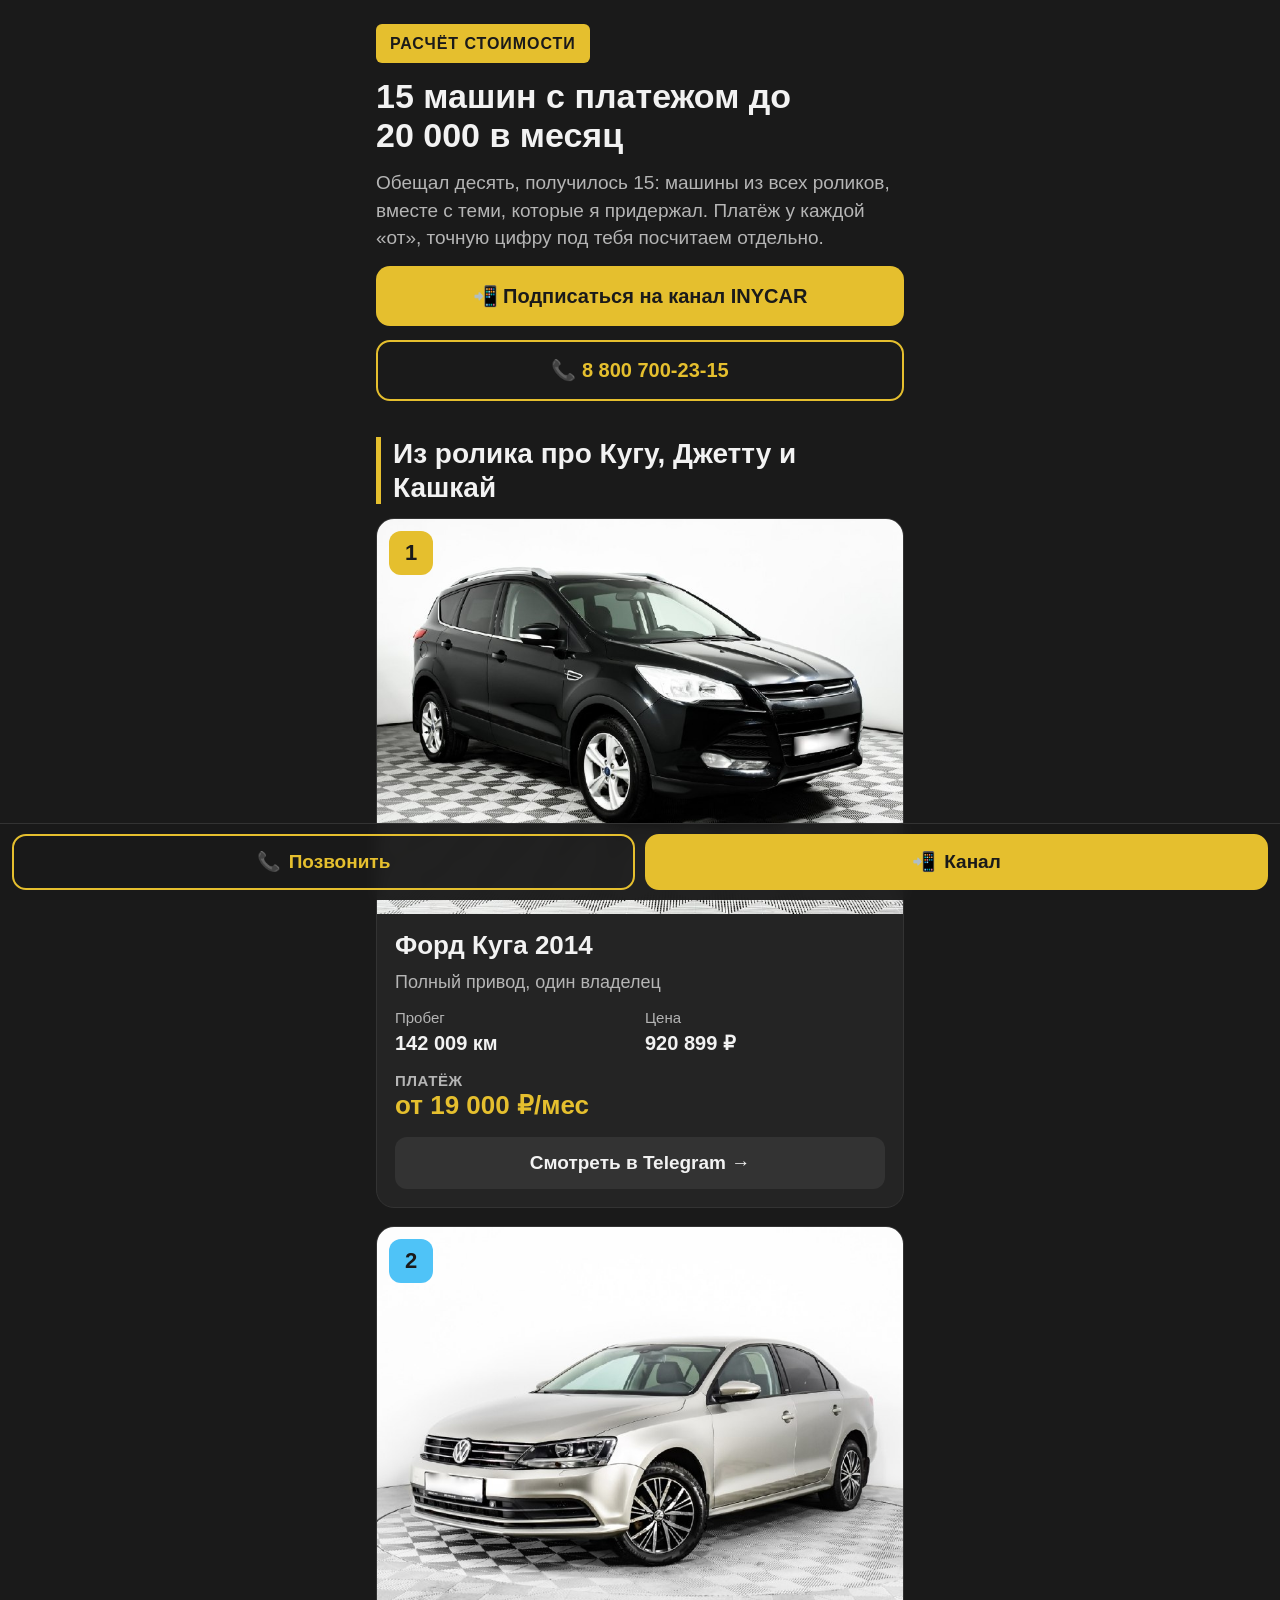
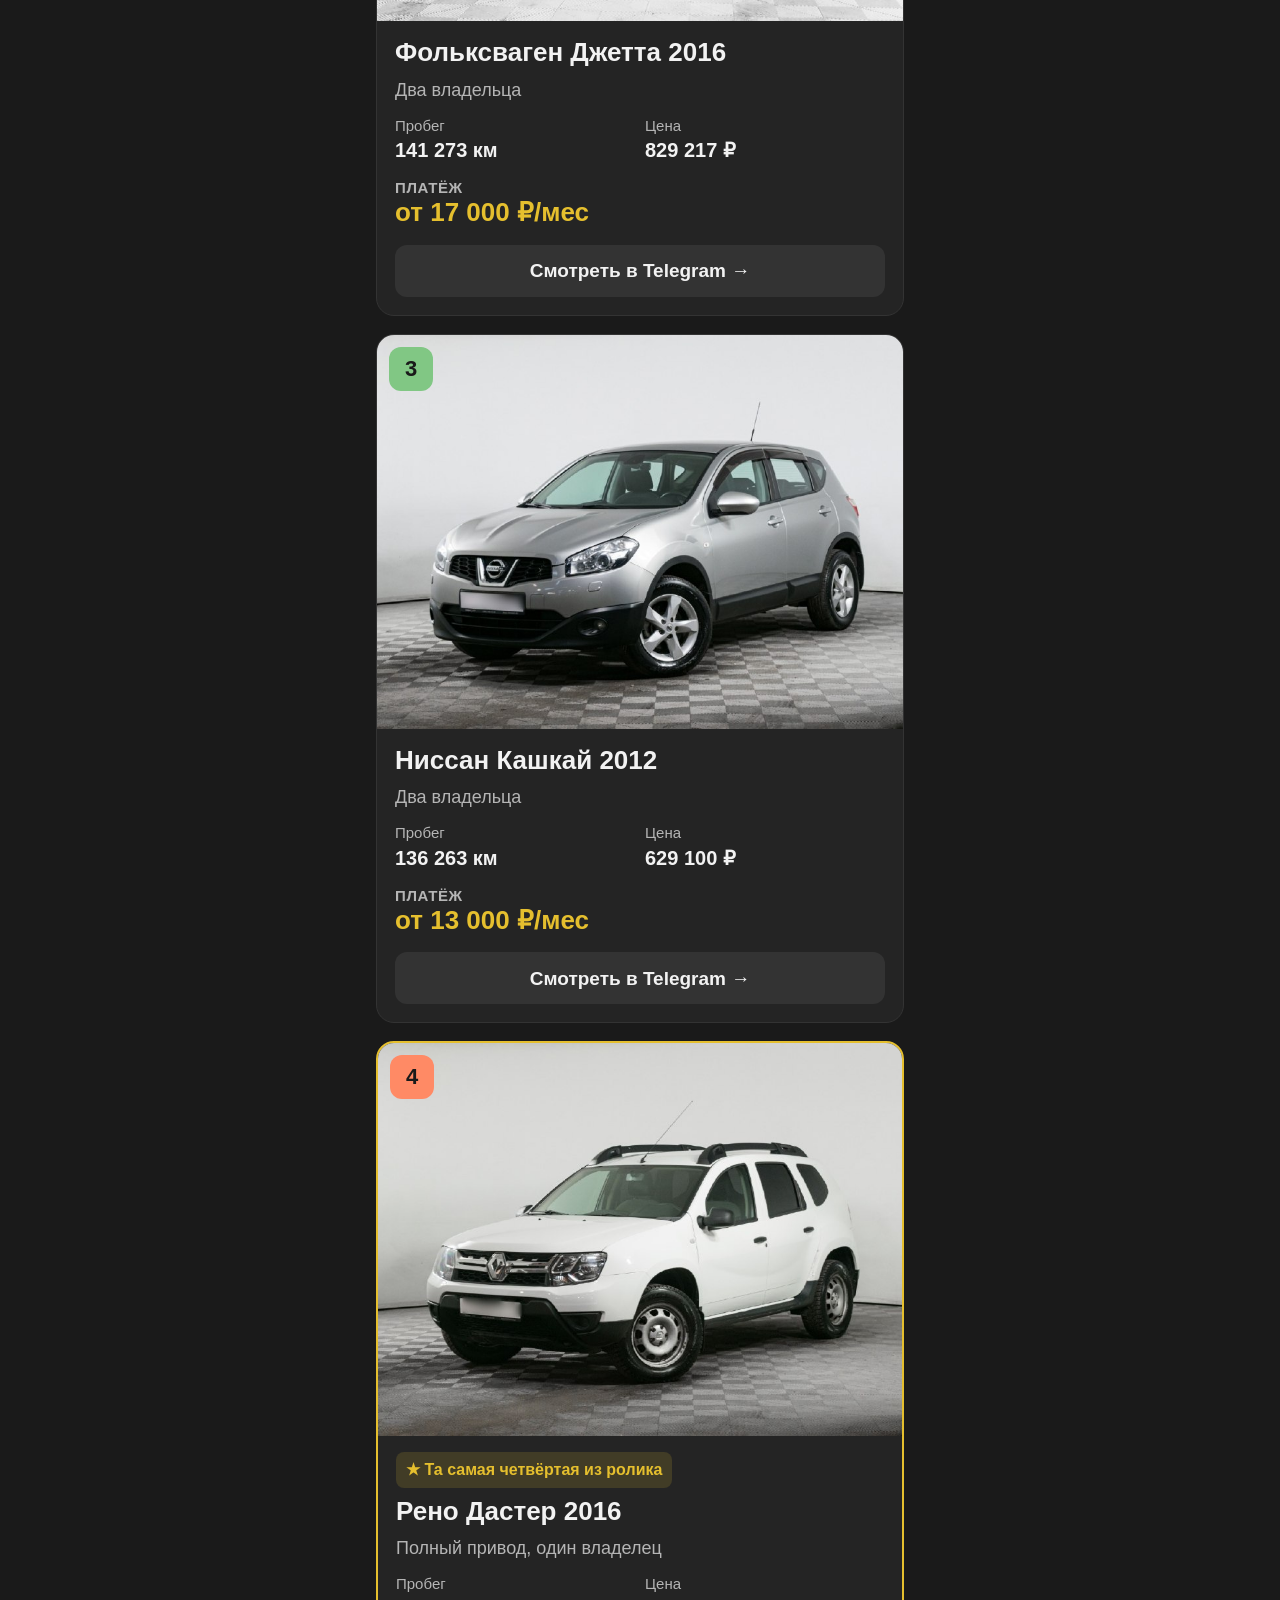
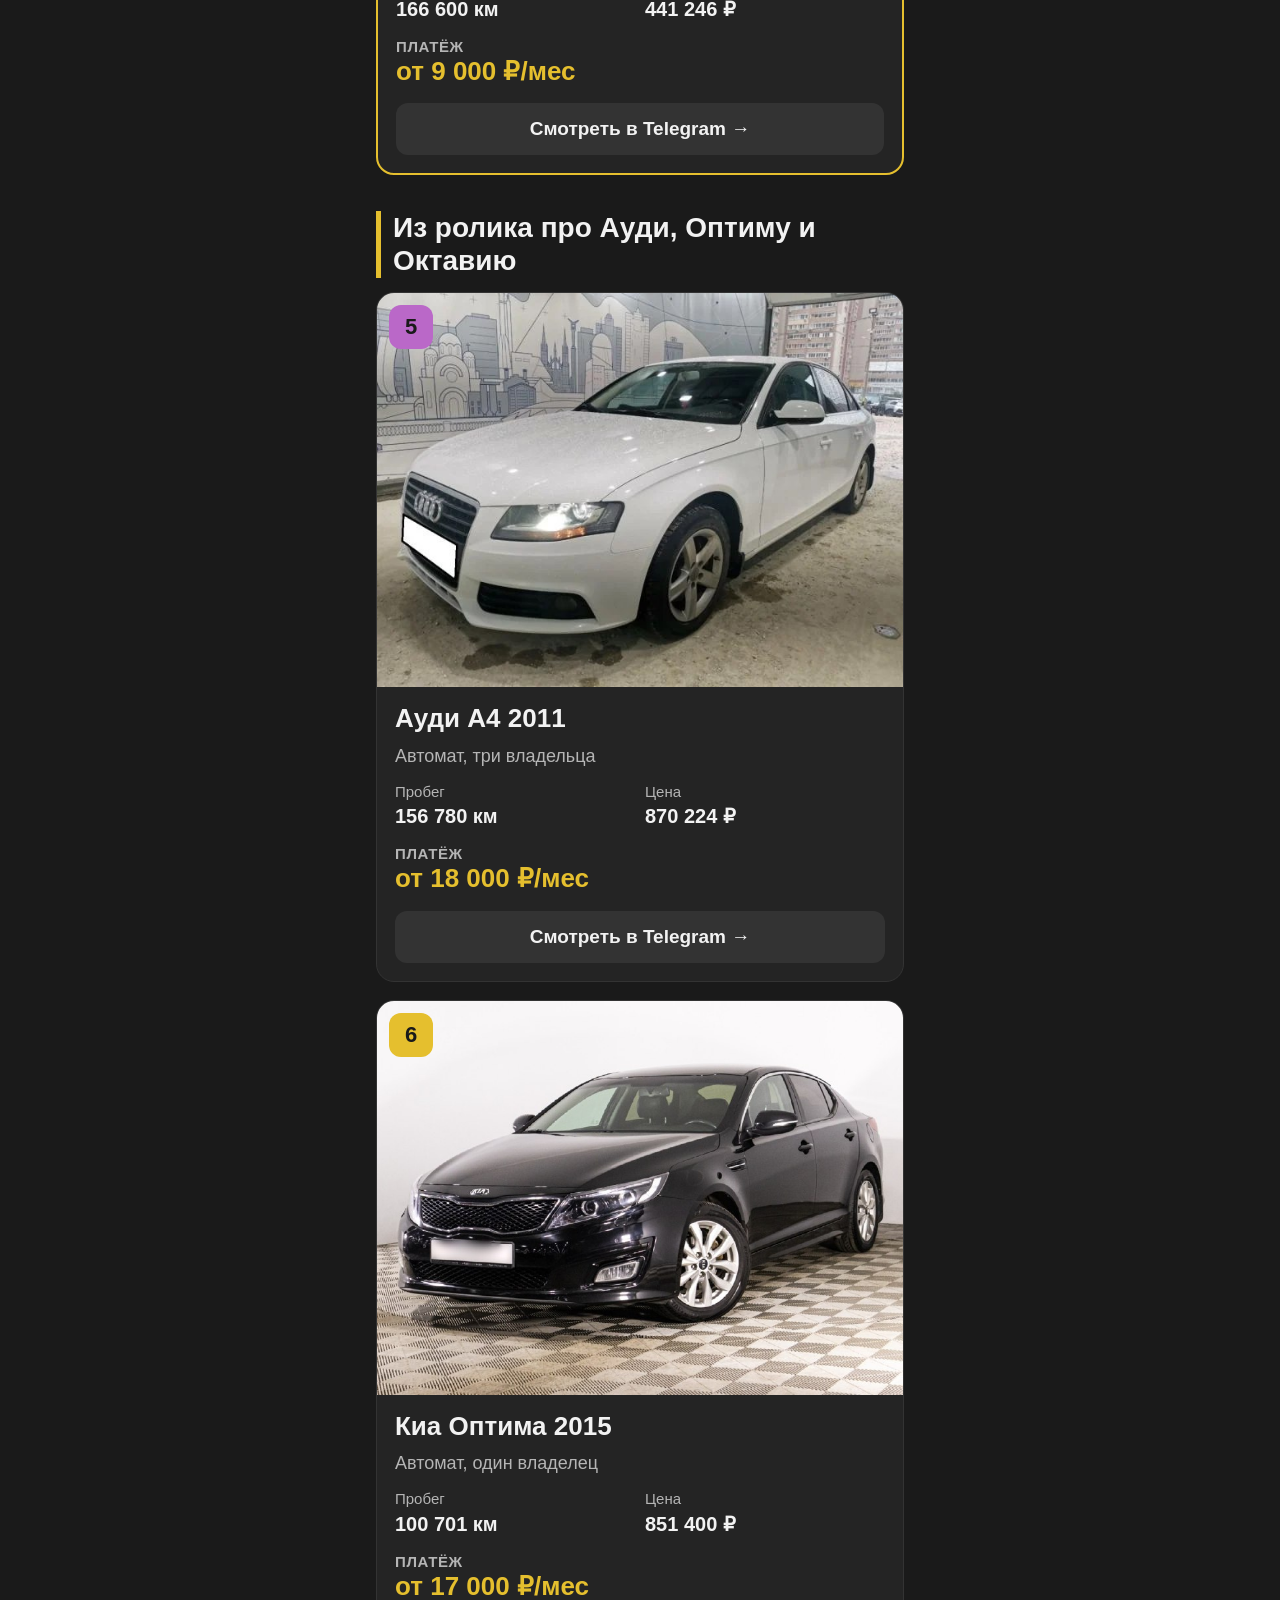
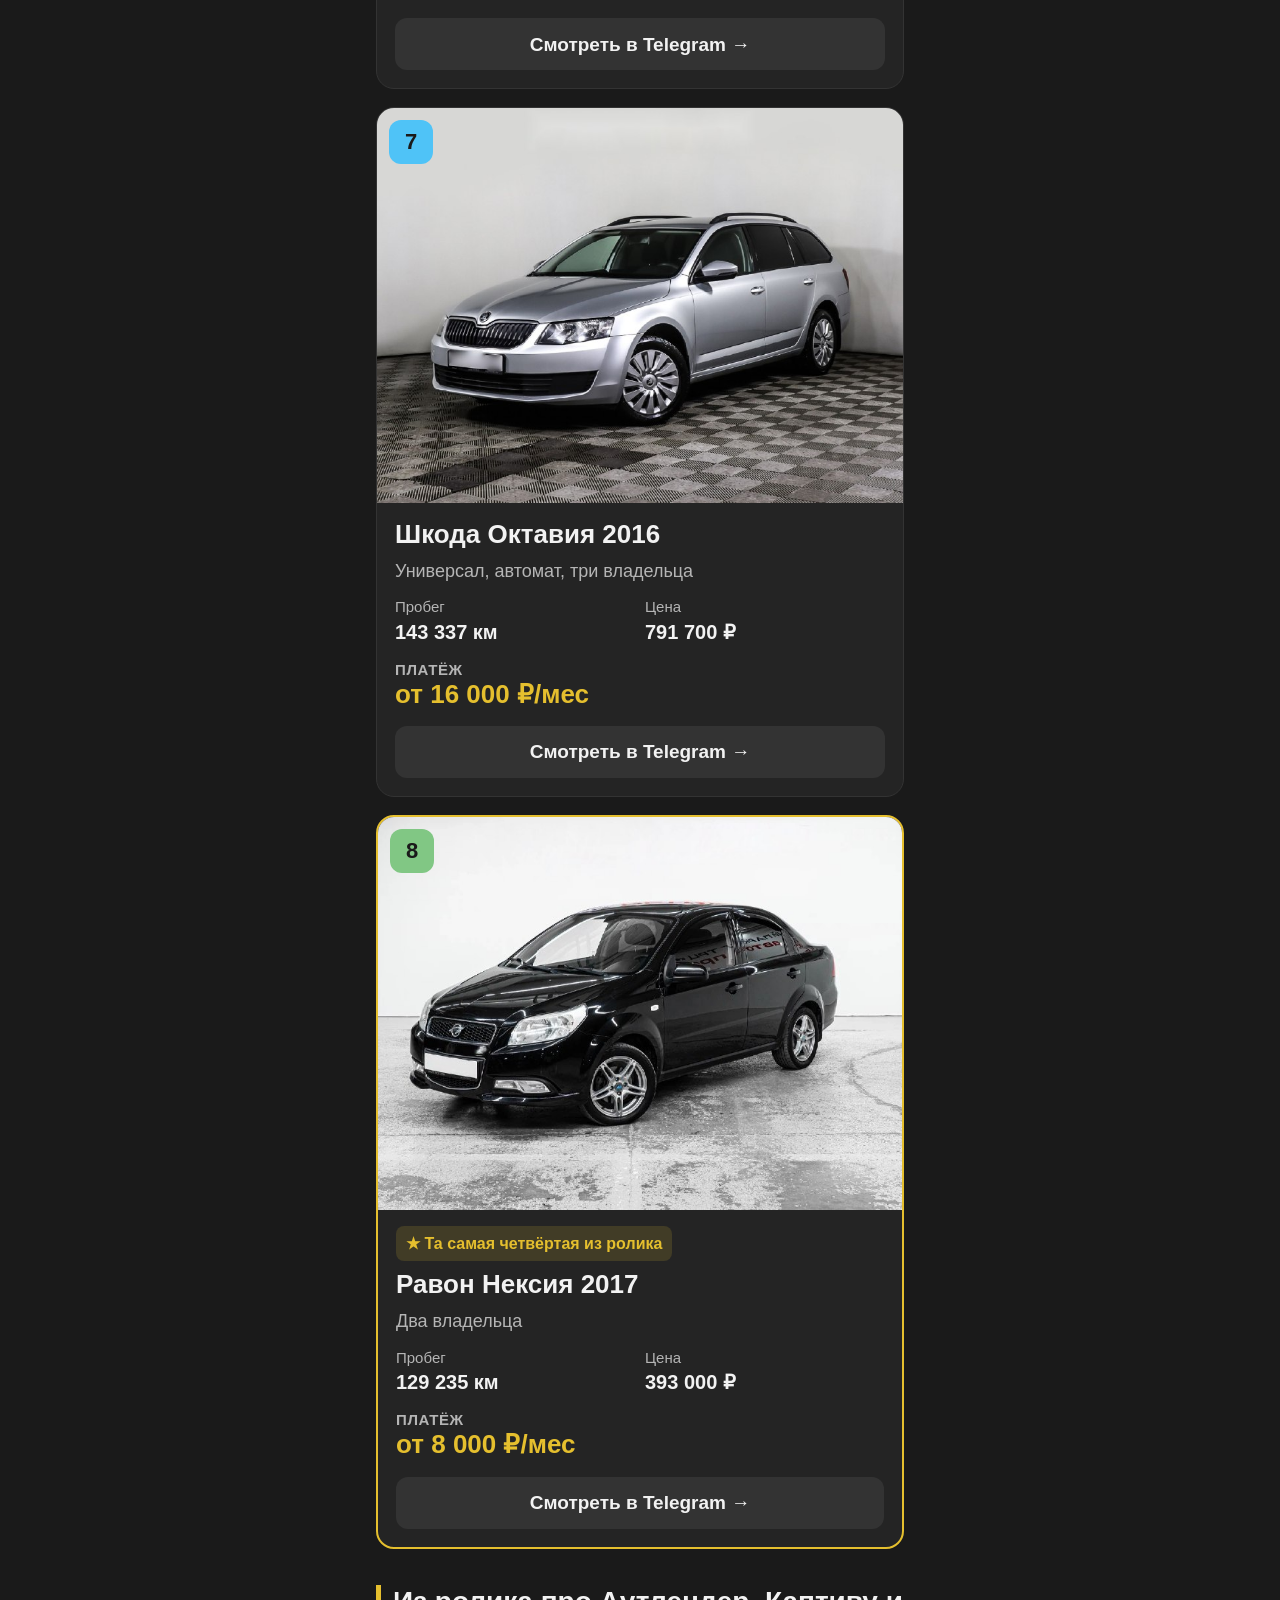
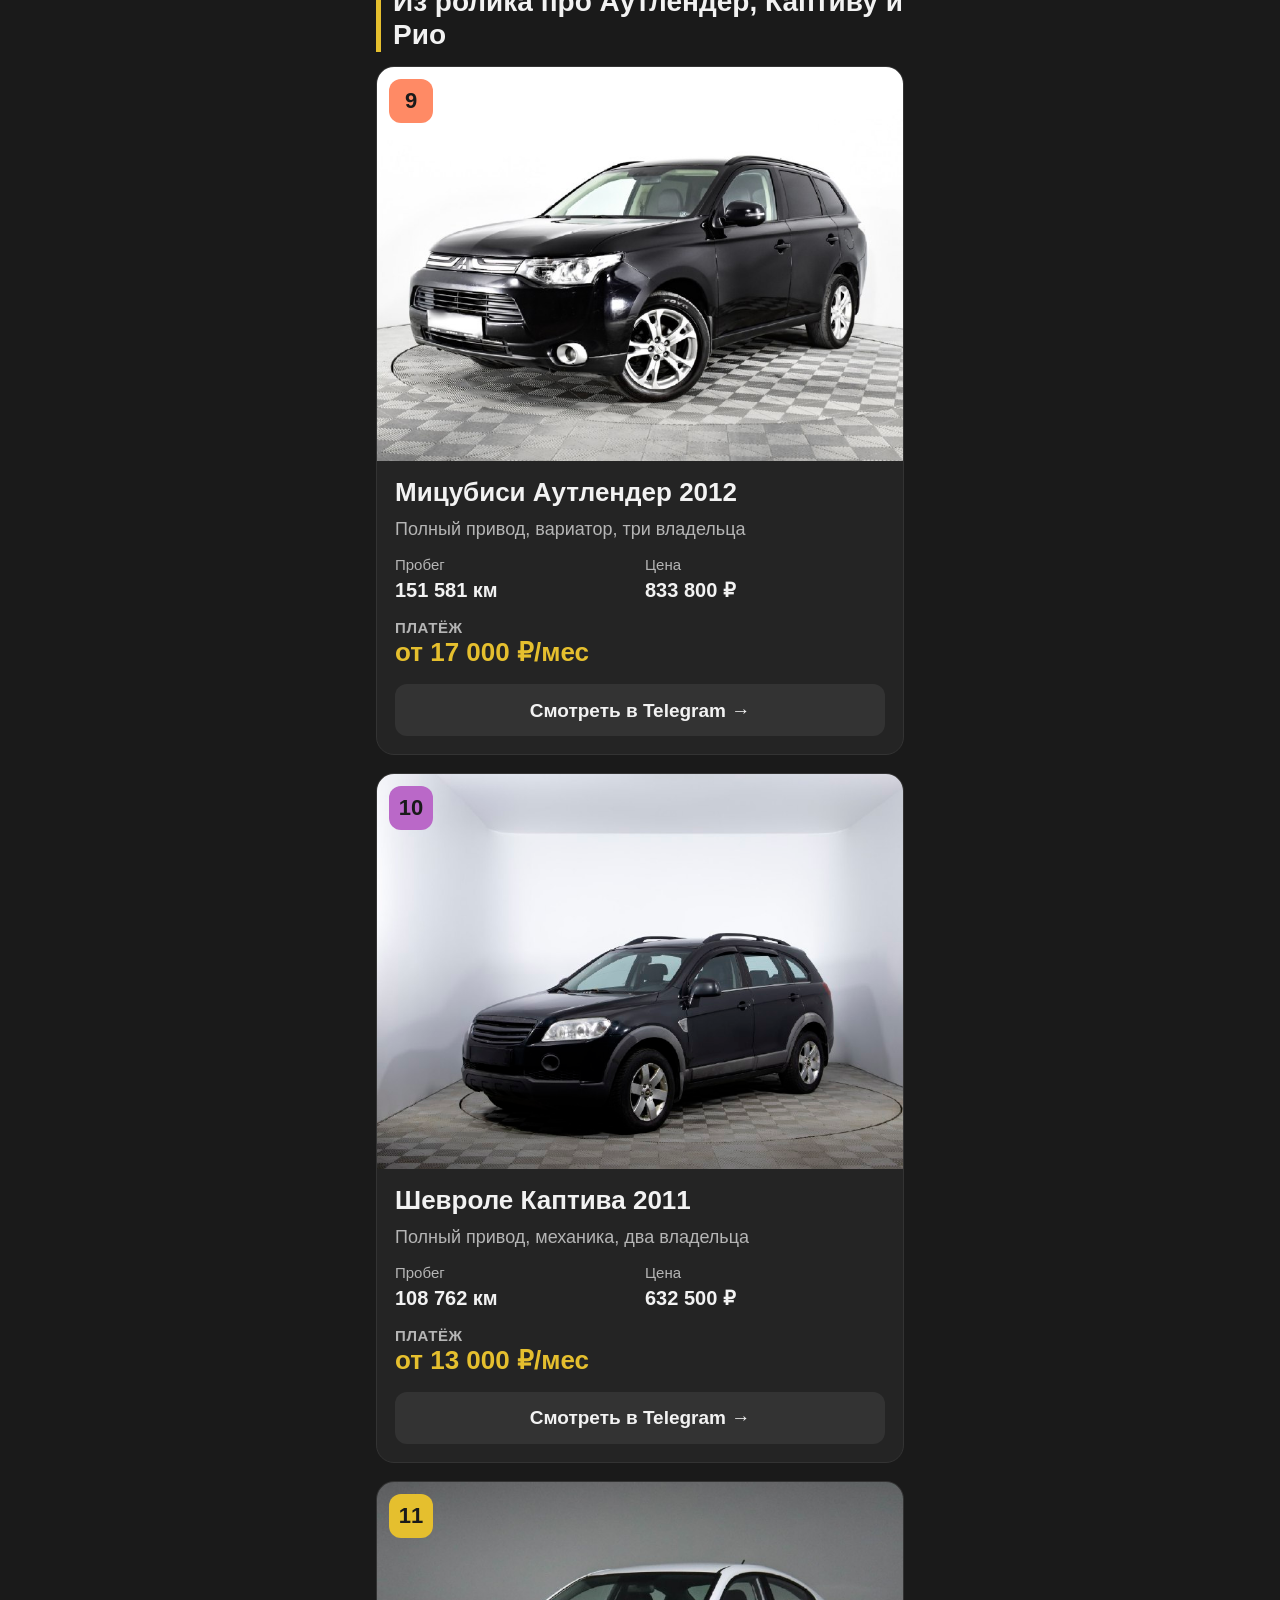
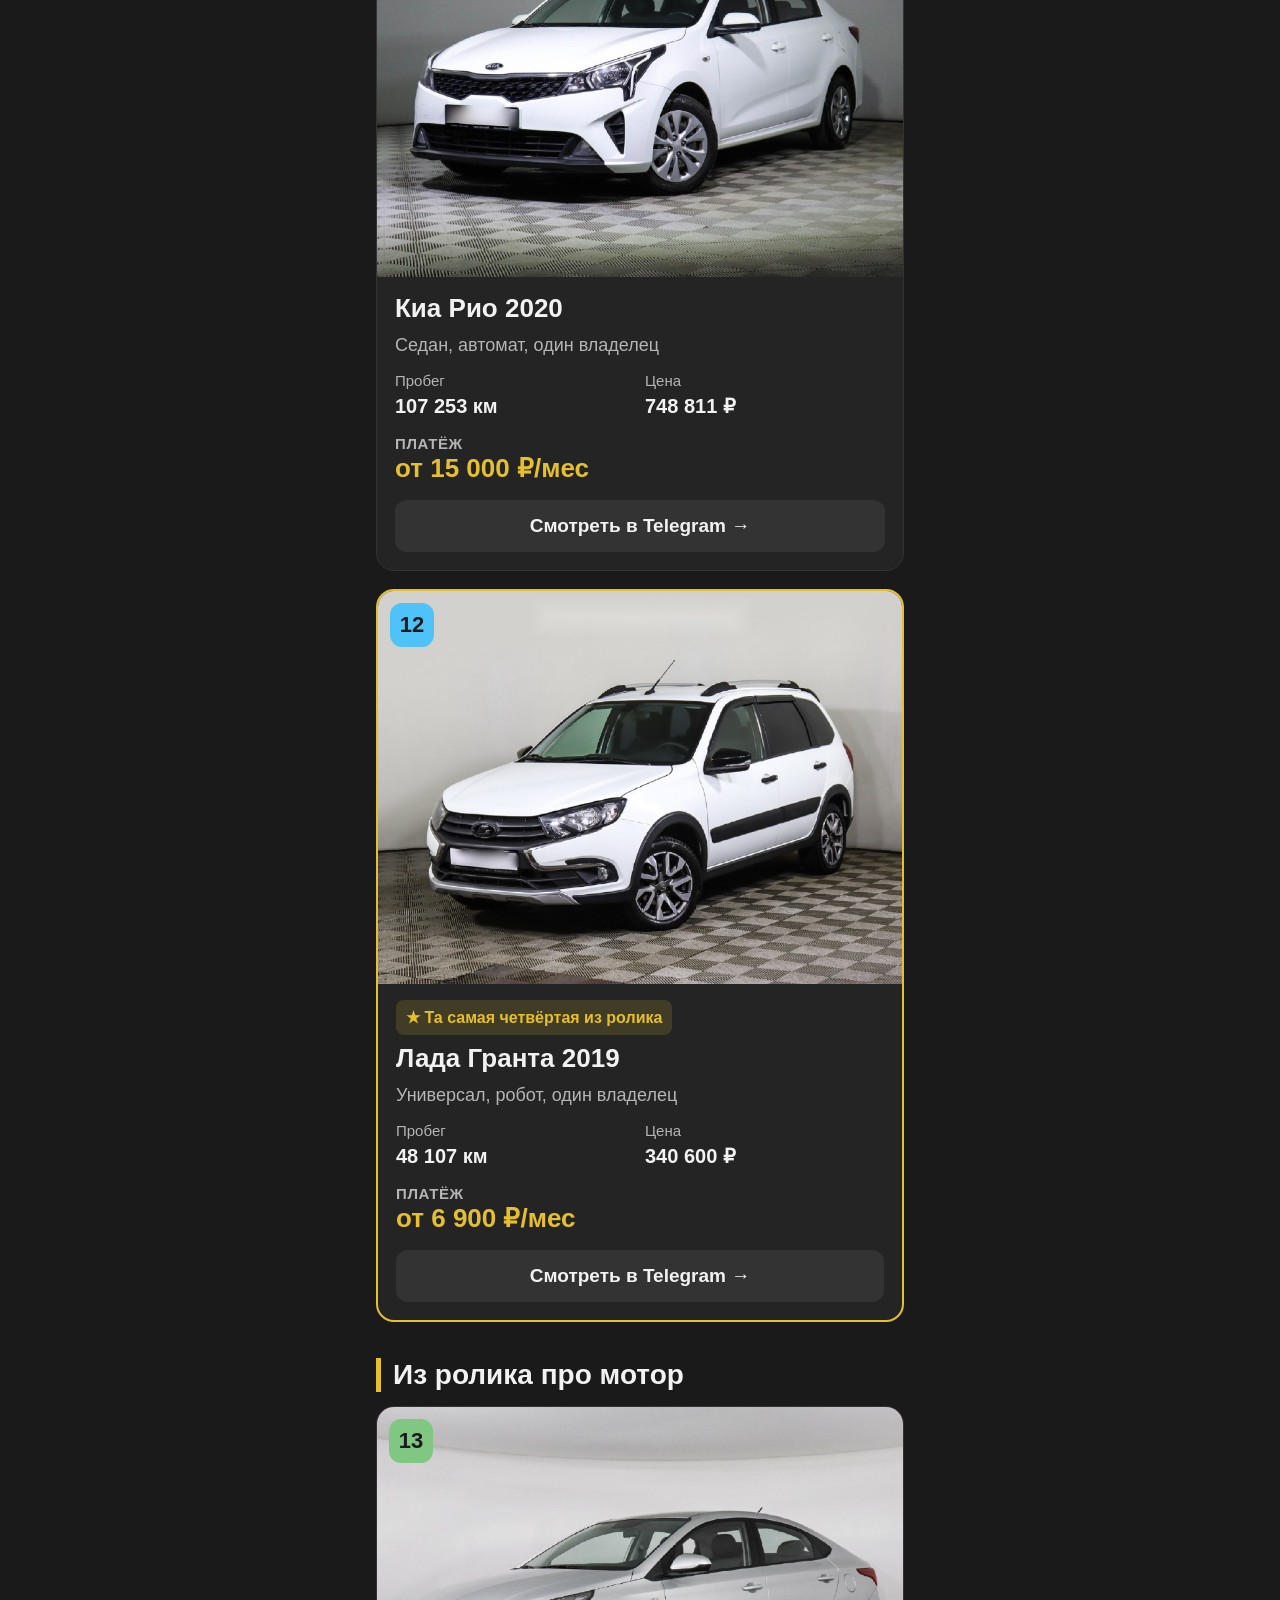
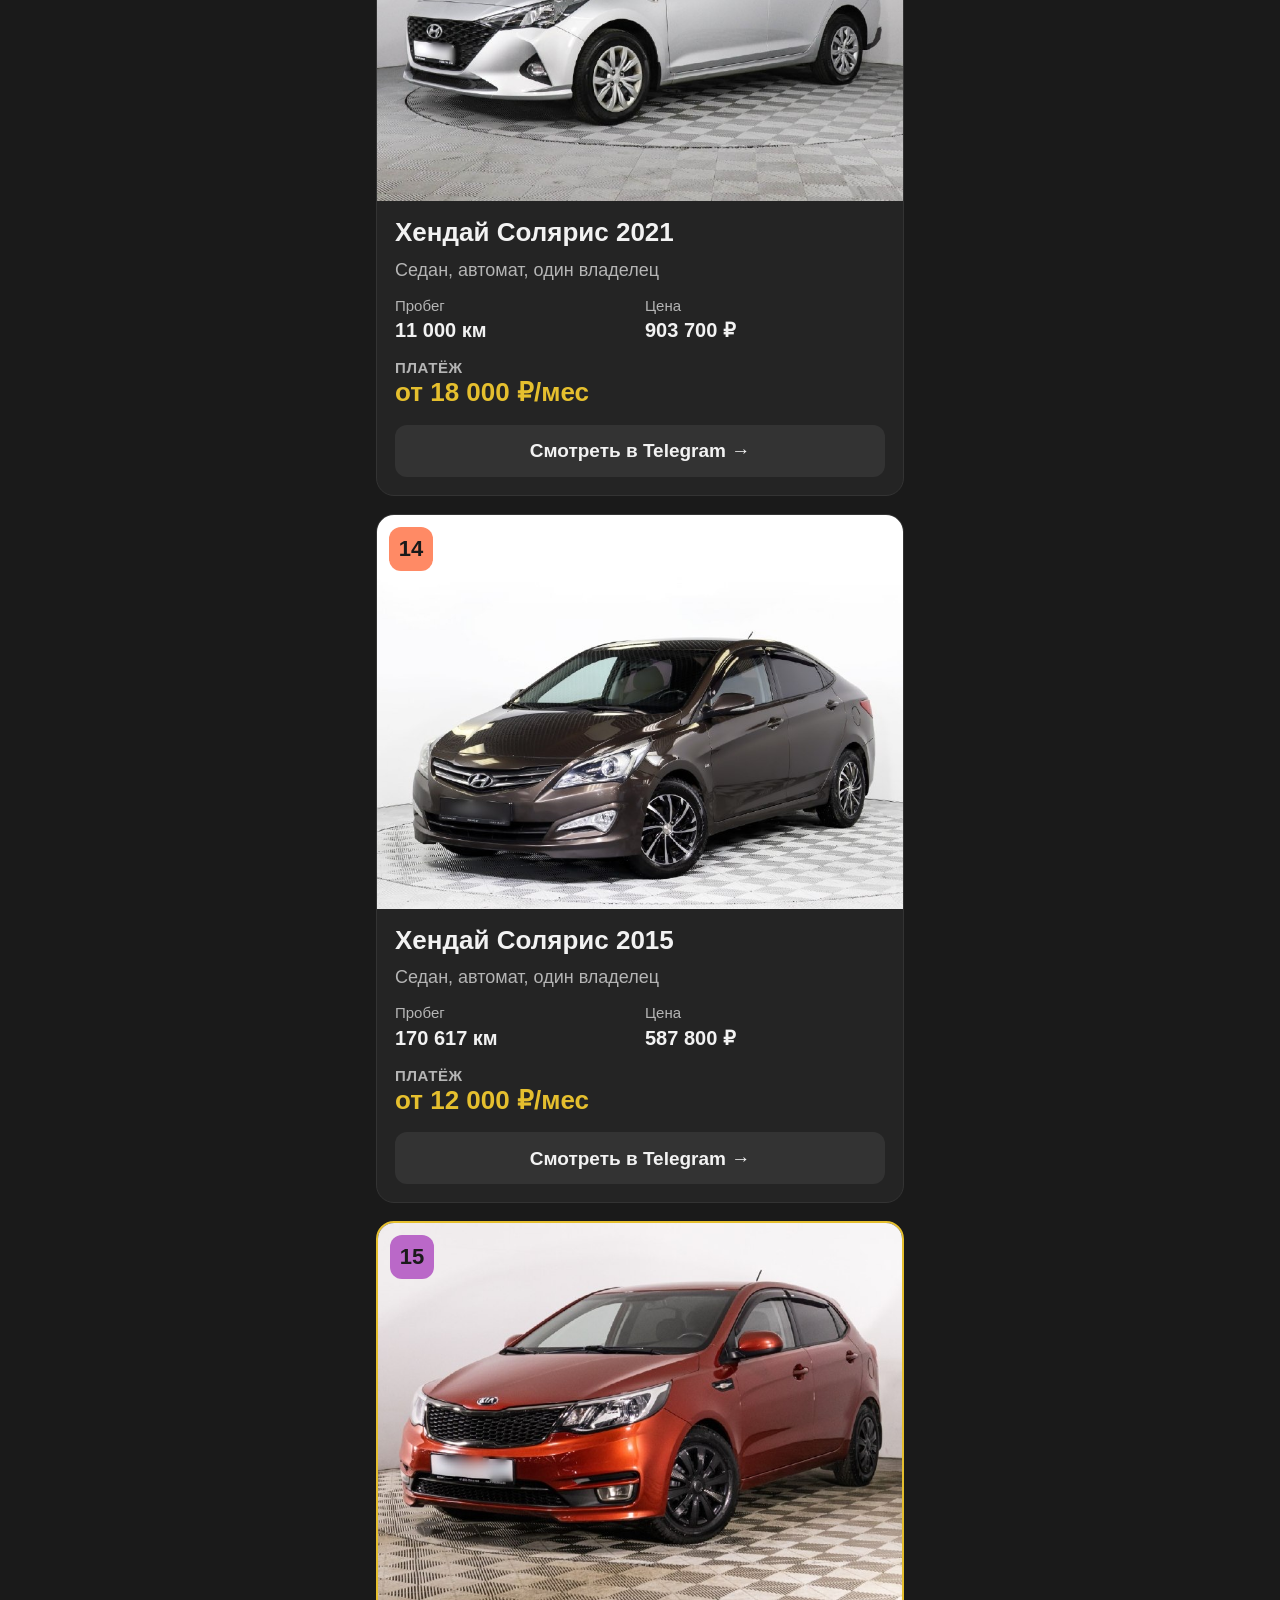
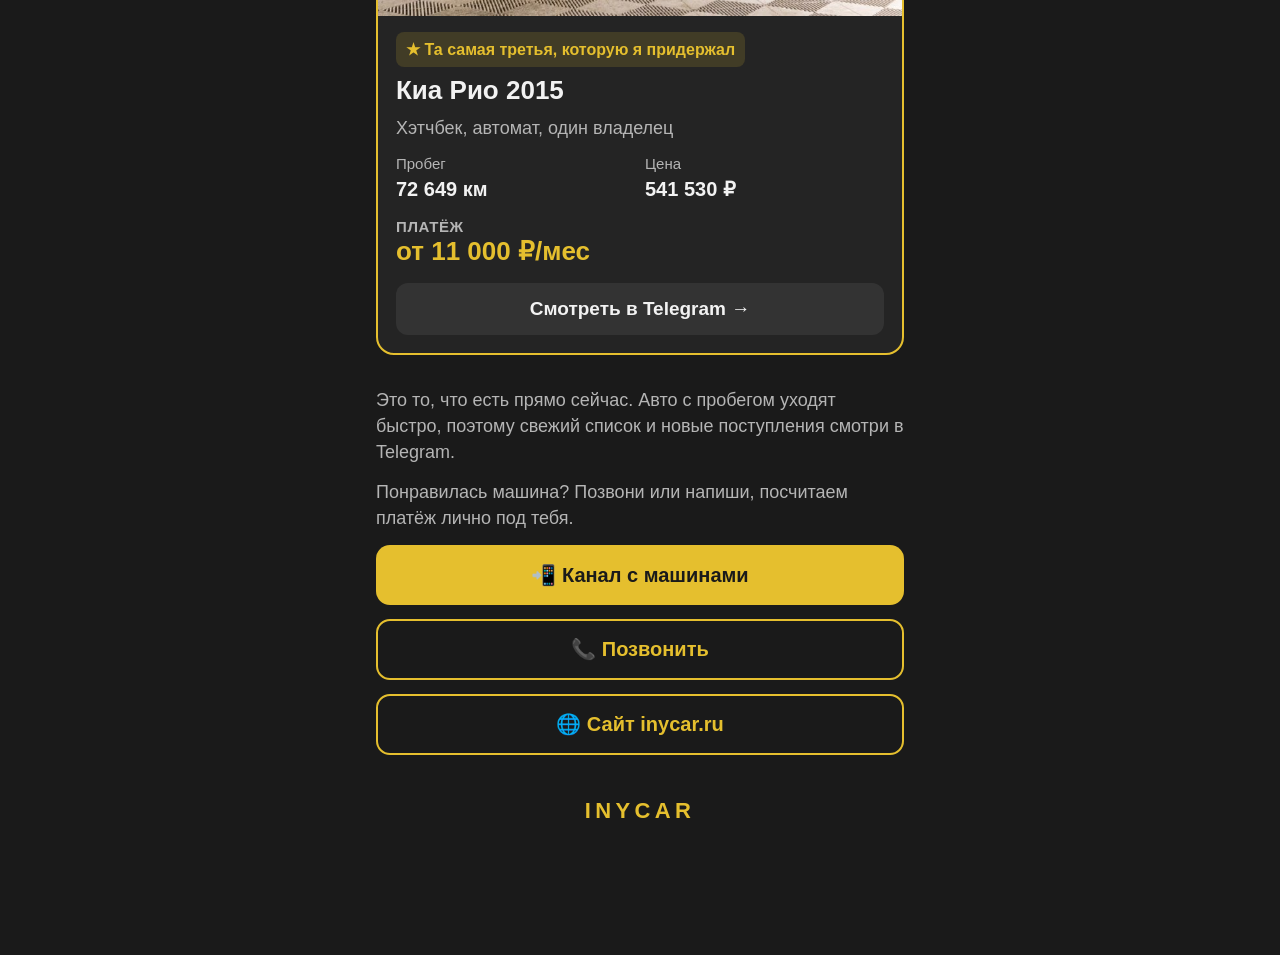
==== 20/index.html @ c0827f15 "Лид-магниты 20 и 25" ====
<!doctype html>
<html lang="ru">
<head>
<meta charset="utf-8">
<meta name="viewport" content="width=device-width, initial-scale=1, viewport-fit=cover">
<meta name="theme-color" content="#1a1a1a">
<title>15 машин с платежом до 20 000 в месяц | INYCAR</title>
<meta name="description" content="Машины из роликов INYCAR: фото, год, пробег, цена и платёж от. Смотреть в Telegram.">
<meta property="og:type" content="website">
<meta property="og:site_name" content="INYCAR">
<meta property="og:title" content="15 машин с платежом до 20 000 в месяц">
<meta property="og:description" content="Машины из роликов INYCAR: фото, год, пробег, цена и платёж от. Смотреть в Telegram.">
<meta property="og:image" content="https://mrkovtone.github.io/inycar/assets/ford-kuga-2014.jpg">
<meta property="og:image:width" content="800">
<meta property="og:image:height" content="600">
<meta property="og:locale" content="ru_RU">
<meta name="twitter:card" content="summary_large_image">
<meta name="twitter:title" content="15 машин с платежом до 20 000 в месяц">
<meta name="twitter:description" content="Машины из роликов INYCAR: фото, год, пробег, цена и платёж от. Смотреть в Telegram.">
<meta name="twitter:image" content="https://mrkovtone.github.io/inycar/assets/ford-kuga-2014.jpg">
<link rel="preload" as="image" href="../assets/ford-kuga-2014.jpg">
<style>:root{--bg:#1a1a1a;--card:#242424;--line:#333;--y:#E5BF2E;--tx:#f2f2f2;--mut:#b5b5b5}
*{box-sizing:border-box;margin:0;padding:0}
html{-webkit-text-size-adjust:100%;text-size-adjust:100%}
body{background:var(--bg);color:var(--tx);font:18px/1.45 -apple-system,BlinkMacSystemFont,"Segoe UI",Roboto,"Helvetica Neue",Arial,sans-serif;overflow-x:hidden;padding-bottom:calc(88px + env(safe-area-inset-bottom))}
a{color:inherit;text-decoration:none}
img{display:block;max-width:100%}
.wrap{max-width:560px;margin:0 auto;padding:24px 16px 32px}
.top{display:flex;flex-direction:column;gap:14px;margin-bottom:8px}
.tag{align-self:flex-start;background:var(--y);color:#1a1a1a;font-weight:800;font-size:16px;letter-spacing:.06em;padding:8px 14px;border-radius:6px}
h1{font-size:32px;line-height:1.15;font-weight:800}
.lead{font-size:19px;color:var(--mut)}
.btn{display:flex;align-items:center;justify-content:center;min-height:60px;padding:14px 18px;border-radius:14px;font-size:20px;font-weight:700;text-align:center}
.btn--y{background:var(--y);color:#1a1a1a}
.btn--o{border:2px solid var(--y);color:var(--y)}
.btn:active,.card:active,.bar__b:active{transform:scale(.98)}
.block{font-size:28px;line-height:1.2;font-weight:800;margin:36px 0 14px;padding-left:12px;border-left:5px solid var(--y)}
.card{display:block;background:var(--card);border:1px solid var(--line);border-radius:18px;overflow:hidden;margin-bottom:18px}
.card--mark{border:2px solid var(--y)}
.ph{position:relative;aspect-ratio:4/3;background:#2c2c2c}
.ph img{width:100%;height:100%;object-fit:cover}
.num{position:absolute;top:12px;left:12px;min-width:44px;height:44px;border-radius:12px;display:flex;align-items:center;justify-content:center;font-size:22px;font-weight:800;color:#1a1a1a}
.n0{background:#E5BF2E}.n1{background:#4FC3F7}.n2{background:#81C784}.n3{background:#FF8A65}.n4{background:#BA68C8}
.body{padding:16px 18px 18px;display:flex;flex-direction:column;gap:8px}
.mark{align-self:flex-start;background:rgba(229,191,46,.15);color:var(--y);font-size:16px;font-weight:700;padding:6px 10px;border-radius:8px}
h3{font-size:26px;line-height:1.2;font-weight:800}
.meta{color:var(--mut);font-size:18px}
dl{display:grid;grid-template-columns:1fr 1fr;gap:10px;margin-top:4px}
dt{font-size:15px;color:var(--mut)}
dd{font-size:20px;font-weight:700}
.pay{font-size:26px;font-weight:800;color:var(--y);line-height:1.2;margin-top:6px}
.pay span{display:block;font-size:15px;font-weight:600;color:var(--mut);letter-spacing:.04em;text-transform:uppercase}
.go{display:flex;align-items:center;justify-content:center;min-height:52px;margin-top:8px;border-radius:12px;background:#333;font-size:19px;font-weight:700}
.end{display:flex;flex-direction:column;gap:14px;margin-top:32px}
.note{font-size:18px;color:var(--mut)}
.brand{text-align:center;margin-top:18px}
.brand a{display:inline-flex;align-items:center;min-height:48px;padding:0 16px;font-size:22px;font-weight:800;letter-spacing:.2em;color:var(--y)}
.bar{position:fixed;left:0;right:0;bottom:0;z-index:10;display:flex;gap:10px;padding:10px 12px calc(10px + env(safe-area-inset-bottom));background:rgba(26,26,26,.96);border-top:1px solid var(--line);-webkit-backdrop-filter:blur(8px);backdrop-filter:blur(8px)}
.bar__b{flex:1;display:flex;align-items:center;justify-content:center;gap:8px;min-height:56px;border-radius:14px;border:2px solid var(--y);color:var(--y);font-size:19px;font-weight:700}
.bar__b--y{background:var(--y);color:#1a1a1a}
@media (min-width:600px){h1{font-size:34px}}
</style>
</head>
<body>
<main class="wrap">
<header class="top">
  <span class="tag">РАСЧЁТ СТОИМОСТИ</span>
  <h1>15 машин с платежом до 20 000 в месяц</h1>
  <p class="lead">Обещал десять, получилось 15: машины из всех роликов, вместе с теми, которые я придержал. Платёж у каждой «от», точную цифру под тебя посчитаем отдельно.</p>
  <a class="btn btn--y" href="https://t.me/inycar_import" target="_blank" rel="noopener">📲 Подписаться на канал INYCAR</a>
  <a class="btn btn--o" href="tel:88007002315">📞 8 800 700-23-15</a>
</header>
<h2 class="block">Из ролика про Кугу, Джетту и Кашкай</h2>
<a class="card" href="https://t.me/inycar_import/11934" target="_blank" rel="noopener">
  <div class="ph"><img src="../assets/ford-kuga-2014.jpg" alt="Форд Куга 2014" width="800" height="600" loading="eager" decoding="async"><span class="num n0">1</span></div>
  <div class="body">
    
    <h3>Форд Куга 2014</h3>
    <p class="meta">Полный привод, один владелец</p>
    <dl><div><dt>Пробег</dt><dd>142 009 км</dd></div><div><dt>Цена</dt><dd>920 899 ₽</dd></div></dl>
    <p class="pay"><span>Платёж</span> от 19 000 ₽/мес</p>
    <span class="go">Смотреть в Telegram →</span>
  </div>
</a>
<a class="card" href="https://t.me/inycar_import/11820" target="_blank" rel="noopener">
  <div class="ph"><img src="../assets/vw-jetta-2016.jpg" alt="Фольксваген Джетта 2016" width="800" height="600" loading="eager" decoding="async"><span class="num n1">2</span></div>
  <div class="body">
    
    <h3>Фольксваген Джетта 2016</h3>
    <p class="meta">Два владельца</p>
    <dl><div><dt>Пробег</dt><dd>141 273 км</dd></div><div><dt>Цена</dt><dd>829 217 ₽</dd></div></dl>
    <p class="pay"><span>Платёж</span> от 17 000 ₽/мес</p>
    <span class="go">Смотреть в Telegram →</span>
  </div>
</a>
<a class="card" href="https://t.me/inycar_import/11862" target="_blank" rel="noopener">
  <div class="ph"><img src="../assets/nissan-qashqai-2012.jpg" alt="Ниссан Кашкай 2012" width="800" height="600" loading="lazy" decoding="async"><span class="num n2">3</span></div>
  <div class="body">
    
    <h3>Ниссан Кашкай 2012</h3>
    <p class="meta">Два владельца</p>
    <dl><div><dt>Пробег</dt><dd>136 263 км</dd></div><div><dt>Цена</dt><dd>629 100 ₽</dd></div></dl>
    <p class="pay"><span>Платёж</span> от 13 000 ₽/мес</p>
    <span class="go">Смотреть в Telegram →</span>
  </div>
</a>
<a class="card card--mark" href="https://t.me/inycar_import/11985" target="_blank" rel="noopener">
  <div class="ph"><img src="../assets/renault-duster-2016.jpg" alt="Рено Дастер 2016" width="800" height="600" loading="lazy" decoding="async"><span class="num n3">4</span></div>
  <div class="body">
    <span class="mark">★ Та самая четвёртая из ролика</span>
    <h3>Рено Дастер 2016</h3>
    <p class="meta">Полный привод, один владелец</p>
    <dl><div><dt>Пробег</dt><dd>166 600 км</dd></div><div><dt>Цена</dt><dd>441 246 ₽</dd></div></dl>
    <p class="pay"><span>Платёж</span> от 9 000 ₽/мес</p>
    <span class="go">Смотреть в Telegram →</span>
  </div>
</a>
<h2 class="block">Из ролика про Ауди, Оптиму и Октавию</h2>
<a class="card" href="https://t.me/inycar_import/12056" target="_blank" rel="noopener">
  <div class="ph"><img src="../assets/audi-a4-2011.jpg" alt="Ауди A4 2011" width="800" height="600" loading="lazy" decoding="async"><span class="num n4">5</span></div>
  <div class="body">
    
    <h3>Ауди A4 2011</h3>
    <p class="meta">Автомат, три владельца</p>
    <dl><div><dt>Пробег</dt><dd>156 780 км</dd></div><div><dt>Цена</dt><dd>870 224 ₽</dd></div></dl>
    <p class="pay"><span>Платёж</span> от 18 000 ₽/мес</p>
    <span class="go">Смотреть в Telegram →</span>
  </div>
</a>
<a class="card" href="https://t.me/inycar_import/11995" target="_blank" rel="noopener">
  <div class="ph"><img src="../assets/kia-optima-2015.jpg" alt="Киа Оптима 2015" width="800" height="600" loading="lazy" decoding="async"><span class="num n0">6</span></div>
  <div class="body">
    
    <h3>Киа Оптима 2015</h3>
    <p class="meta">Автомат, один владелец</p>
    <dl><div><dt>Пробег</dt><dd>100 701 км</dd></div><div><dt>Цена</dt><dd>851 400 ₽</dd></div></dl>
    <p class="pay"><span>Платёж</span> от 17 000 ₽/мес</p>
    <span class="go">Смотреть в Telegram →</span>
  </div>
</a>
<a class="card" href="https://t.me/inycar_import/12087" target="_blank" rel="noopener">
  <div class="ph"><img src="../assets/skoda-octavia-2016.jpg" alt="Шкода Октавия 2016" width="800" height="600" loading="lazy" decoding="async"><span class="num n1">7</span></div>
  <div class="body">
    
    <h3>Шкода Октавия 2016</h3>
    <p class="meta">Универсал, автомат, три владельца</p>
    <dl><div><dt>Пробег</dt><dd>143 337 км</dd></div><div><dt>Цена</dt><dd>791 700 ₽</dd></div></dl>
    <p class="pay"><span>Платёж</span> от 16 000 ₽/мес</p>
    <span class="go">Смотреть в Telegram →</span>
  </div>
</a>
<a class="card card--mark" href="https://t.me/inycar_import/11872" target="_blank" rel="noopener">
  <div class="ph"><img src="../assets/ravon-nexia-2017.jpg" alt="Равон Нексия 2017" width="800" height="600" loading="lazy" decoding="async"><span class="num n2">8</span></div>
  <div class="body">
    <span class="mark">★ Та самая четвёртая из ролика</span>
    <h3>Равон Нексия 2017</h3>
    <p class="meta">Два владельца</p>
    <dl><div><dt>Пробег</dt><dd>129 235 км</dd></div><div><dt>Цена</dt><dd>393 000 ₽</dd></div></dl>
    <p class="pay"><span>Платёж</span> от 8 000 ₽/мес</p>
    <span class="go">Смотреть в Telegram →</span>
  </div>
</a>
<h2 class="block">Из ролика про Аутлендер, Каптиву и Рио</h2>
<a class="card" href="https://t.me/inycar_import/12159" target="_blank" rel="noopener">
  <div class="ph"><img src="../assets/mitsubishi-outlander-2012.jpg" alt="Мицубиси Аутлендер 2012" width="800" height="600" loading="lazy" decoding="async"><span class="num n3">9</span></div>
  <div class="body">
    
    <h3>Мицубиси Аутлендер 2012</h3>
    <p class="meta">Полный привод, вариатор, три владельца</p>
    <dl><div><dt>Пробег</dt><dd>151 581 км</dd></div><div><dt>Цена</dt><dd>833 800 ₽</dd></div></dl>
    <p class="pay"><span>Платёж</span> от 17 000 ₽/мес</p>
    <span class="go">Смотреть в Telegram →</span>
  </div>
</a>
<a class="card" href="https://t.me/inycar_import/12118" target="_blank" rel="noopener">
  <div class="ph"><img src="../assets/chevrolet-captiva-2011.jpg" alt="Шевроле Каптива 2011" width="800" height="600" loading="lazy" decoding="async"><span class="num n4">10</span></div>
  <div class="body">
    
    <h3>Шевроле Каптива 2011</h3>
    <p class="meta">Полный привод, механика, два владельца</p>
    <dl><div><dt>Пробег</dt><dd>108 762 км</dd></div><div><dt>Цена</dt><dd>632 500 ₽</dd></div></dl>
    <p class="pay"><span>Платёж</span> от 13 000 ₽/мес</p>
    <span class="go">Смотреть в Telegram →</span>
  </div>
</a>
<a class="card" href="https://t.me/inycar_import/12139" target="_blank" rel="noopener">
  <div class="ph"><img src="../assets/kia-rio-2020.jpg" alt="Киа Рио 2020" width="800" height="600" loading="lazy" decoding="async"><span class="num n0">11</span></div>
  <div class="body">
    
    <h3>Киа Рио 2020</h3>
    <p class="meta">Седан, автомат, один владелец</p>
    <dl><div><dt>Пробег</dt><dd>107 253 км</dd></div><div><dt>Цена</dt><dd>748 811 ₽</dd></div></dl>
    <p class="pay"><span>Платёж</span> от 15 000 ₽/мес</p>
    <span class="go">Смотреть в Telegram →</span>
  </div>
</a>
<a class="card card--mark" href="https://t.me/inycar_import/11645" target="_blank" rel="noopener">
  <div class="ph"><img src="../assets/lada-granta-2019.jpg" alt="Лада Гранта 2019" width="800" height="600" loading="lazy" decoding="async"><span class="num n1">12</span></div>
  <div class="body">
    <span class="mark">★ Та самая четвёртая из ролика</span>
    <h3>Лада Гранта 2019</h3>
    <p class="meta">Универсал, робот, один владелец</p>
    <dl><div><dt>Пробег</dt><dd>48 107 км</dd></div><div><dt>Цена</dt><dd>340 600 ₽</dd></div></dl>
    <p class="pay"><span>Платёж</span> от 6 900 ₽/мес</p>
    <span class="go">Смотреть в Telegram →</span>
  </div>
</a>
<h2 class="block">Из ролика про мотор</h2>
<a class="card" href="https://t.me/inycar_import/11017" target="_blank" rel="noopener">
  <div class="ph"><img src="../assets/hyundai-solaris-2021.jpg" alt="Хендай Солярис 2021" width="800" height="600" loading="lazy" decoding="async"><span class="num n2">13</span></div>
  <div class="body">
    
    <h3>Хендай Солярис 2021</h3>
    <p class="meta">Седан, автомат, один владелец</p>
    <dl><div><dt>Пробег</dt><dd>11 000 км</dd></div><div><dt>Цена</dt><dd>903 700 ₽</dd></div></dl>
    <p class="pay"><span>Платёж</span> от 18 000 ₽/мес</p>
    <span class="go">Смотреть в Telegram →</span>
  </div>
</a>
<a class="card" href="https://t.me/inycar_import/11738" target="_blank" rel="noopener">
  <div class="ph"><img src="../assets/hyundai-solaris-2015.jpg" alt="Хендай Солярис 2015" width="800" height="600" loading="lazy" decoding="async"><span class="num n3">14</span></div>
  <div class="body">
    
    <h3>Хендай Солярис 2015</h3>
    <p class="meta">Седан, автомат, один владелец</p>
    <dl><div><dt>Пробег</dt><dd>170 617 км</dd></div><div><dt>Цена</dt><dd>587 800 ₽</dd></div></dl>
    <p class="pay"><span>Платёж</span> от 12 000 ₽/мес</p>
    <span class="go">Смотреть в Telegram →</span>
  </div>
</a>
<a class="card card--mark" href="https://t.me/inycar_import/11216" target="_blank" rel="noopener">
  <div class="ph"><img src="../assets/kia-rio-2015.jpg" alt="Киа Рио 2015" width="800" height="600" loading="lazy" decoding="async"><span class="num n4">15</span></div>
  <div class="body">
    <span class="mark">★ Та самая третья, которую я придержал</span>
    <h3>Киа Рио 2015</h3>
    <p class="meta">Хэтчбек, автомат, один владелец</p>
    <dl><div><dt>Пробег</dt><dd>72 649 км</dd></div><div><dt>Цена</dt><dd>541 530 ₽</dd></div></dl>
    <p class="pay"><span>Платёж</span> от 11 000 ₽/мес</p>
    <span class="go">Смотреть в Telegram →</span>
  </div>
</a>
<section class="end">
  <p class="note">Это то, что есть прямо сейчас. Авто с пробегом уходят быстро, поэтому свежий список и новые поступления смотри в Telegram.</p>
  <p class="note">Понравилась машина? Позвони или напиши, посчитаем платёж лично под тебя.</p>
  <a class="btn btn--y" href="https://t.me/inycar_import" target="_blank" rel="noopener">📲 Канал с машинами</a>
  <a class="btn btn--o" href="tel:88007002315">📞 Позвонить</a>
  <a class="btn btn--o" href="https://inycar.ru" target="_blank" rel="noopener">🌐 Сайт inycar.ru</a>
  <p class="brand"><a href="https://inycar.ru" target="_blank" rel="noopener">INYCAR</a></p>
</section>
</main>
<nav class="bar" aria-label="Быстрые действия">
  <a href="tel:88007002315" class="bar__b"><span aria-hidden="true">📞</span> Позвонить</a>
  <a href="https://t.me/inycar_import" target="_blank" rel="noopener" class="bar__b bar__b--y"><span aria-hidden="true">📲</span> Канал</a>
</nav>
</body>
</html>
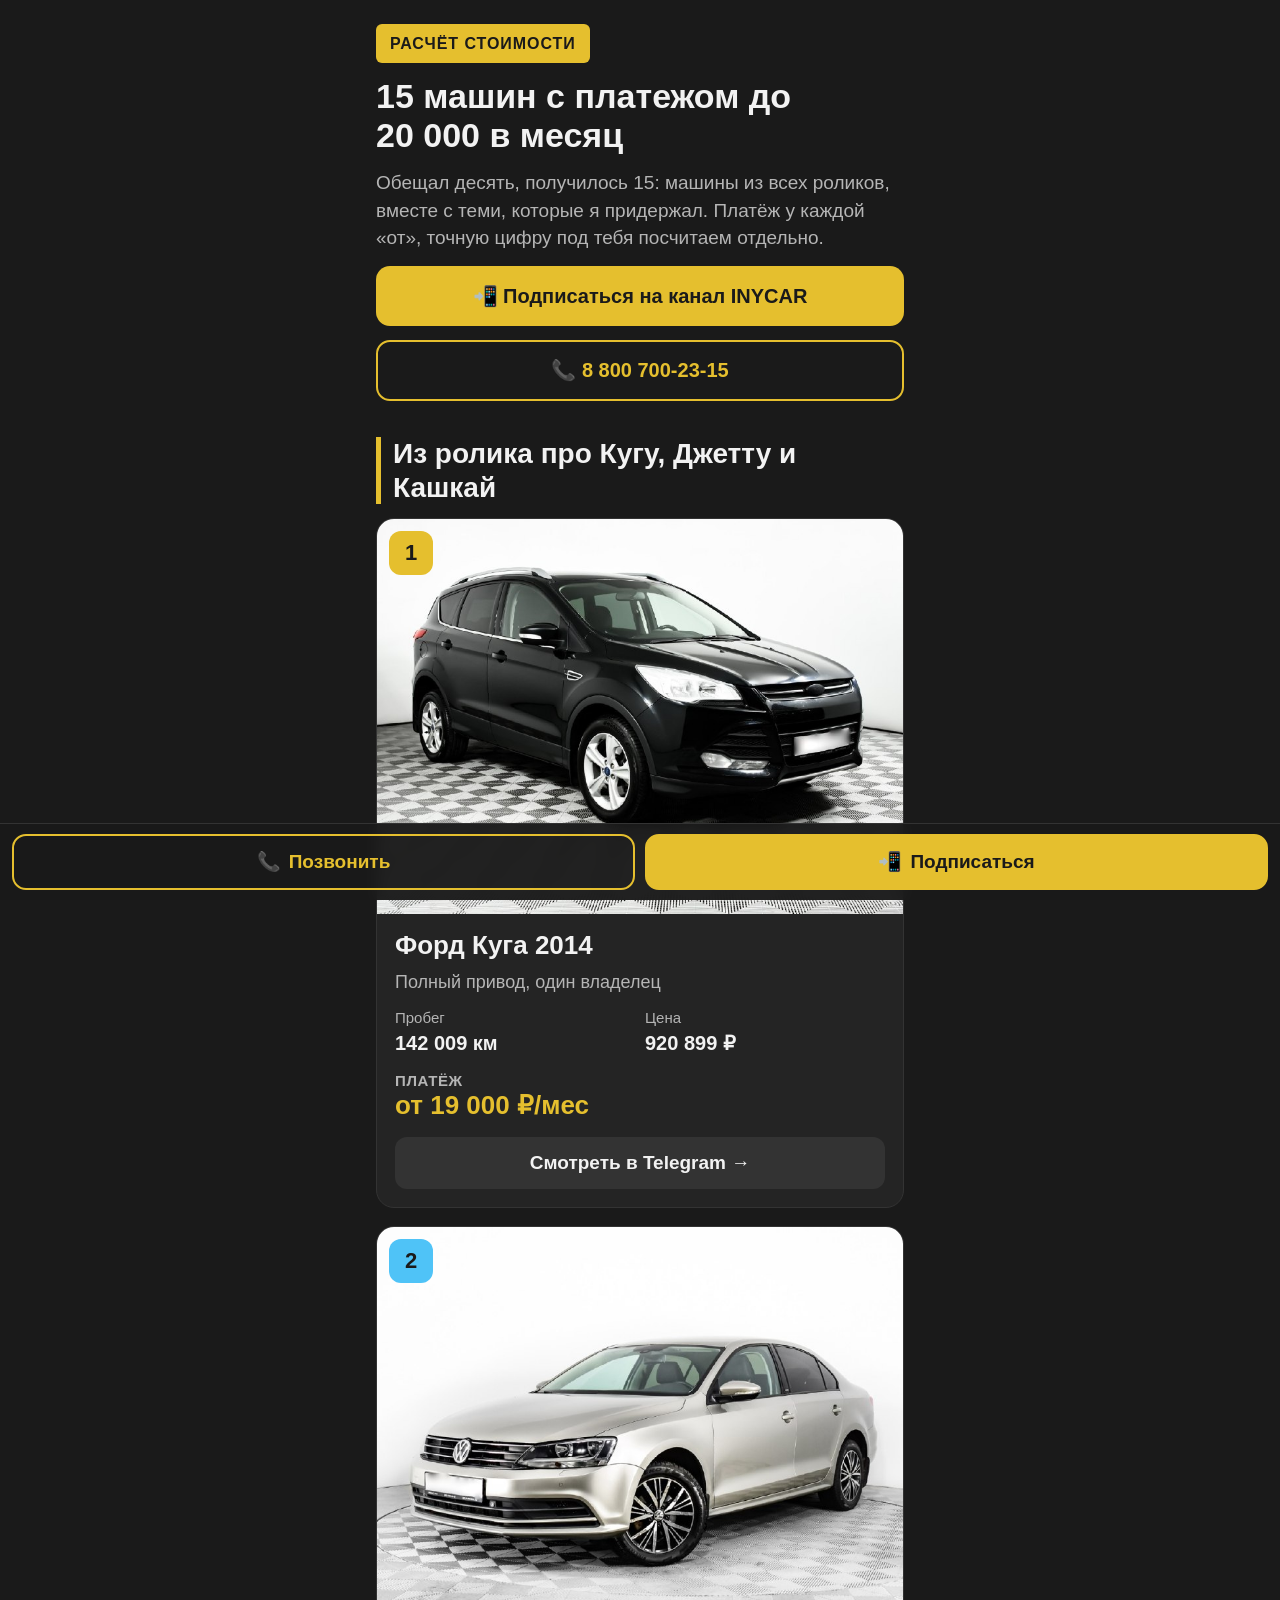
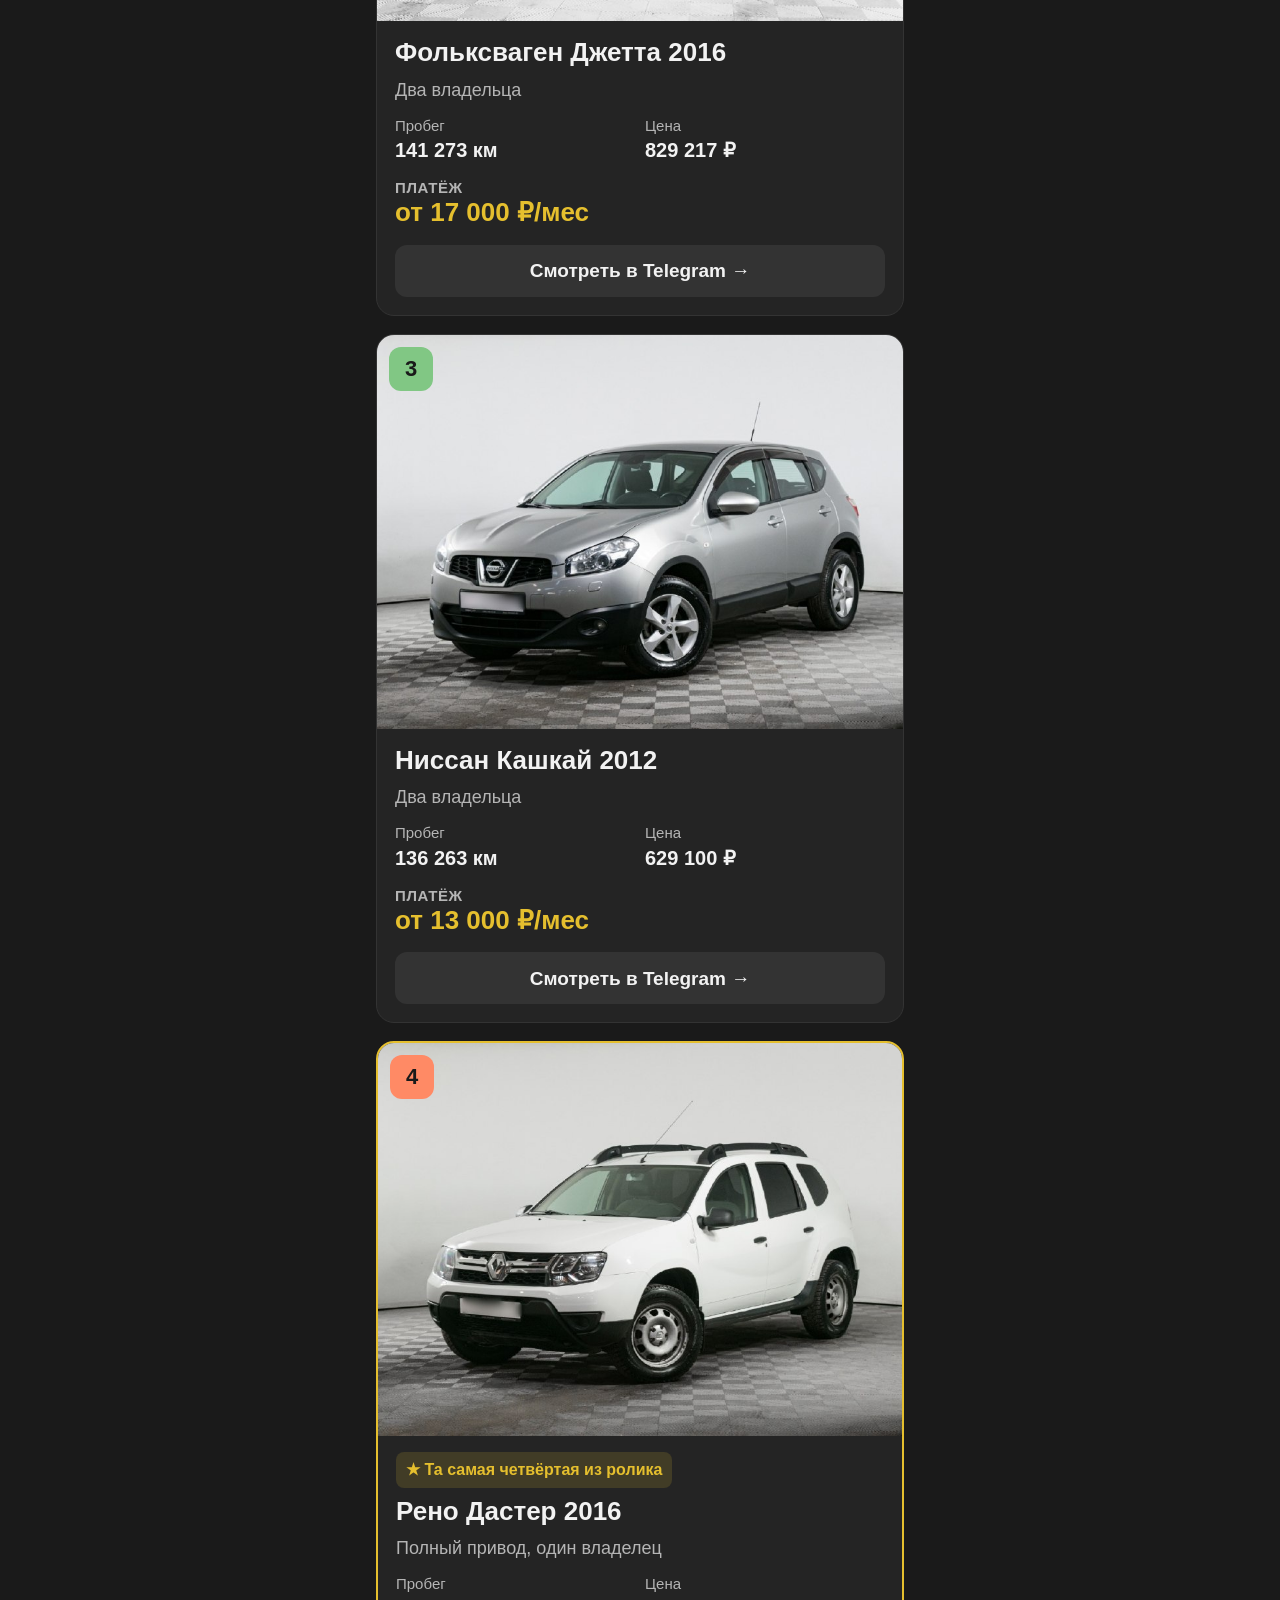
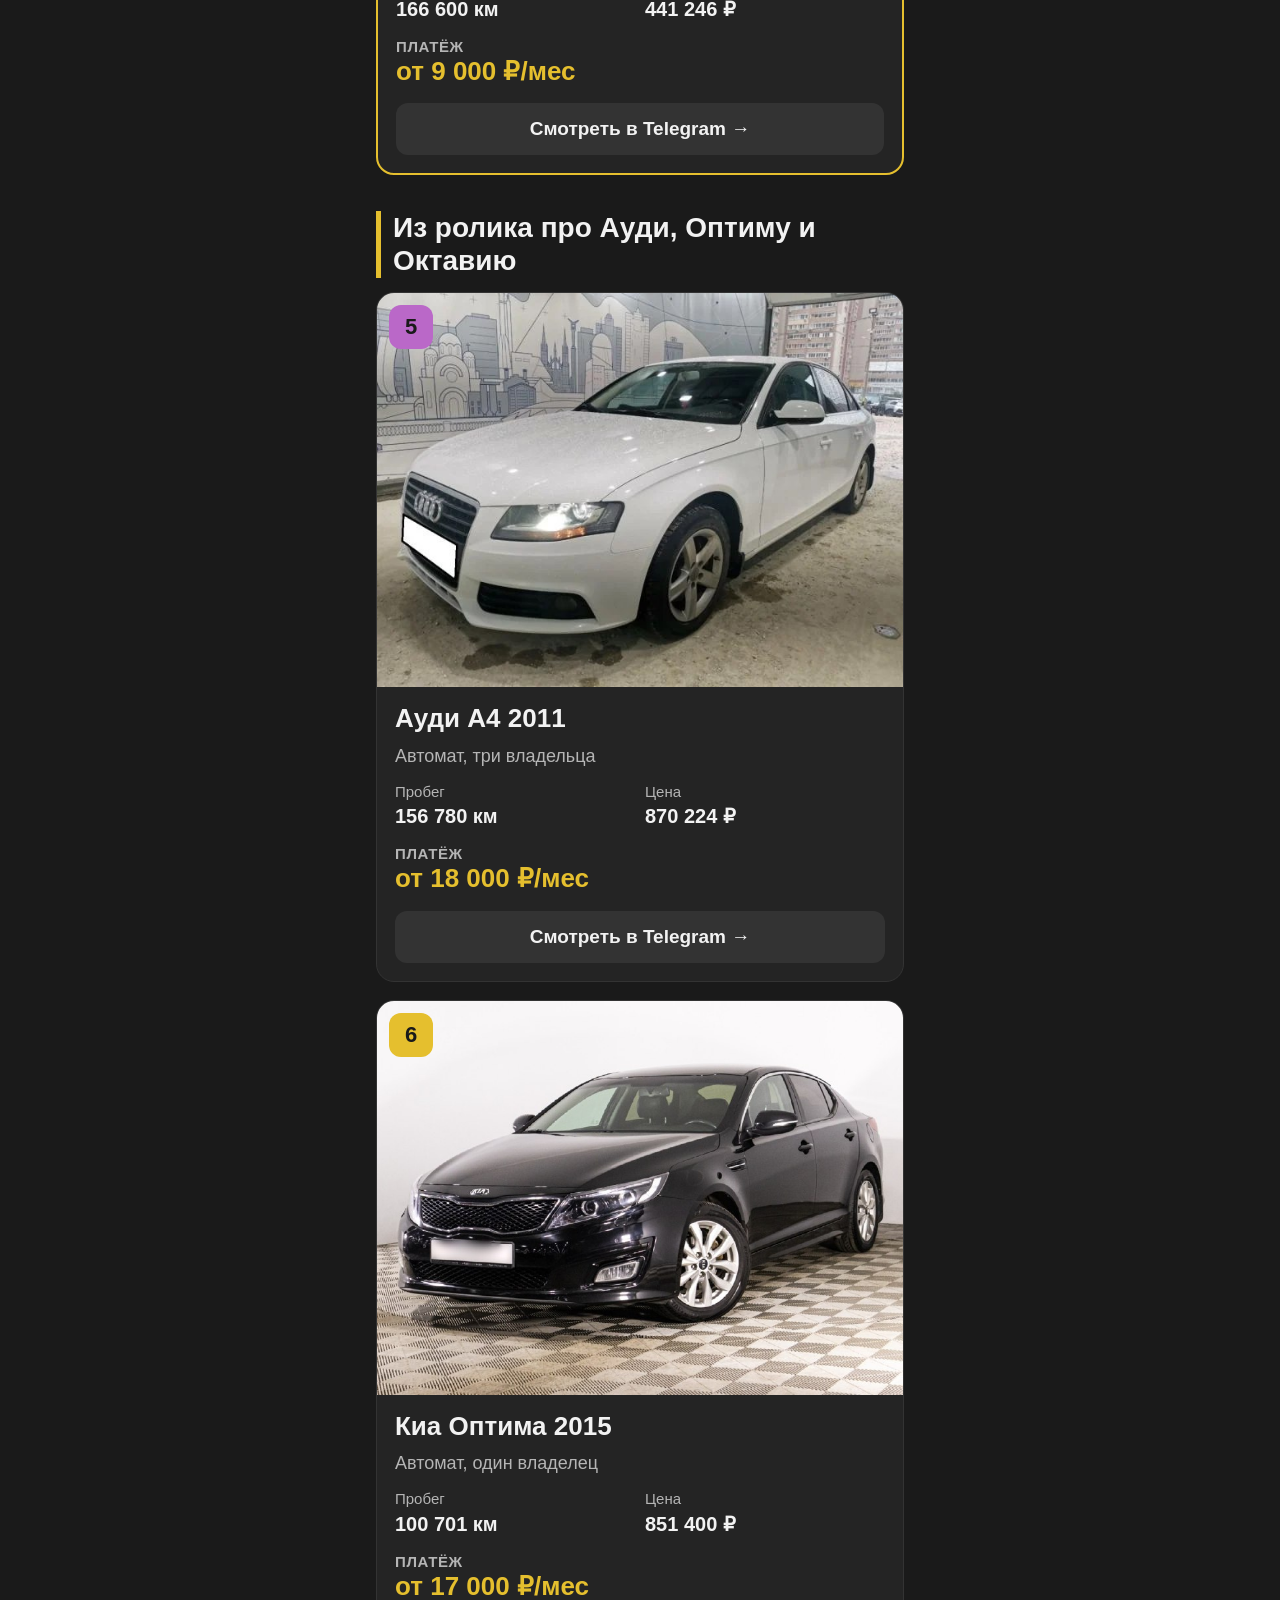
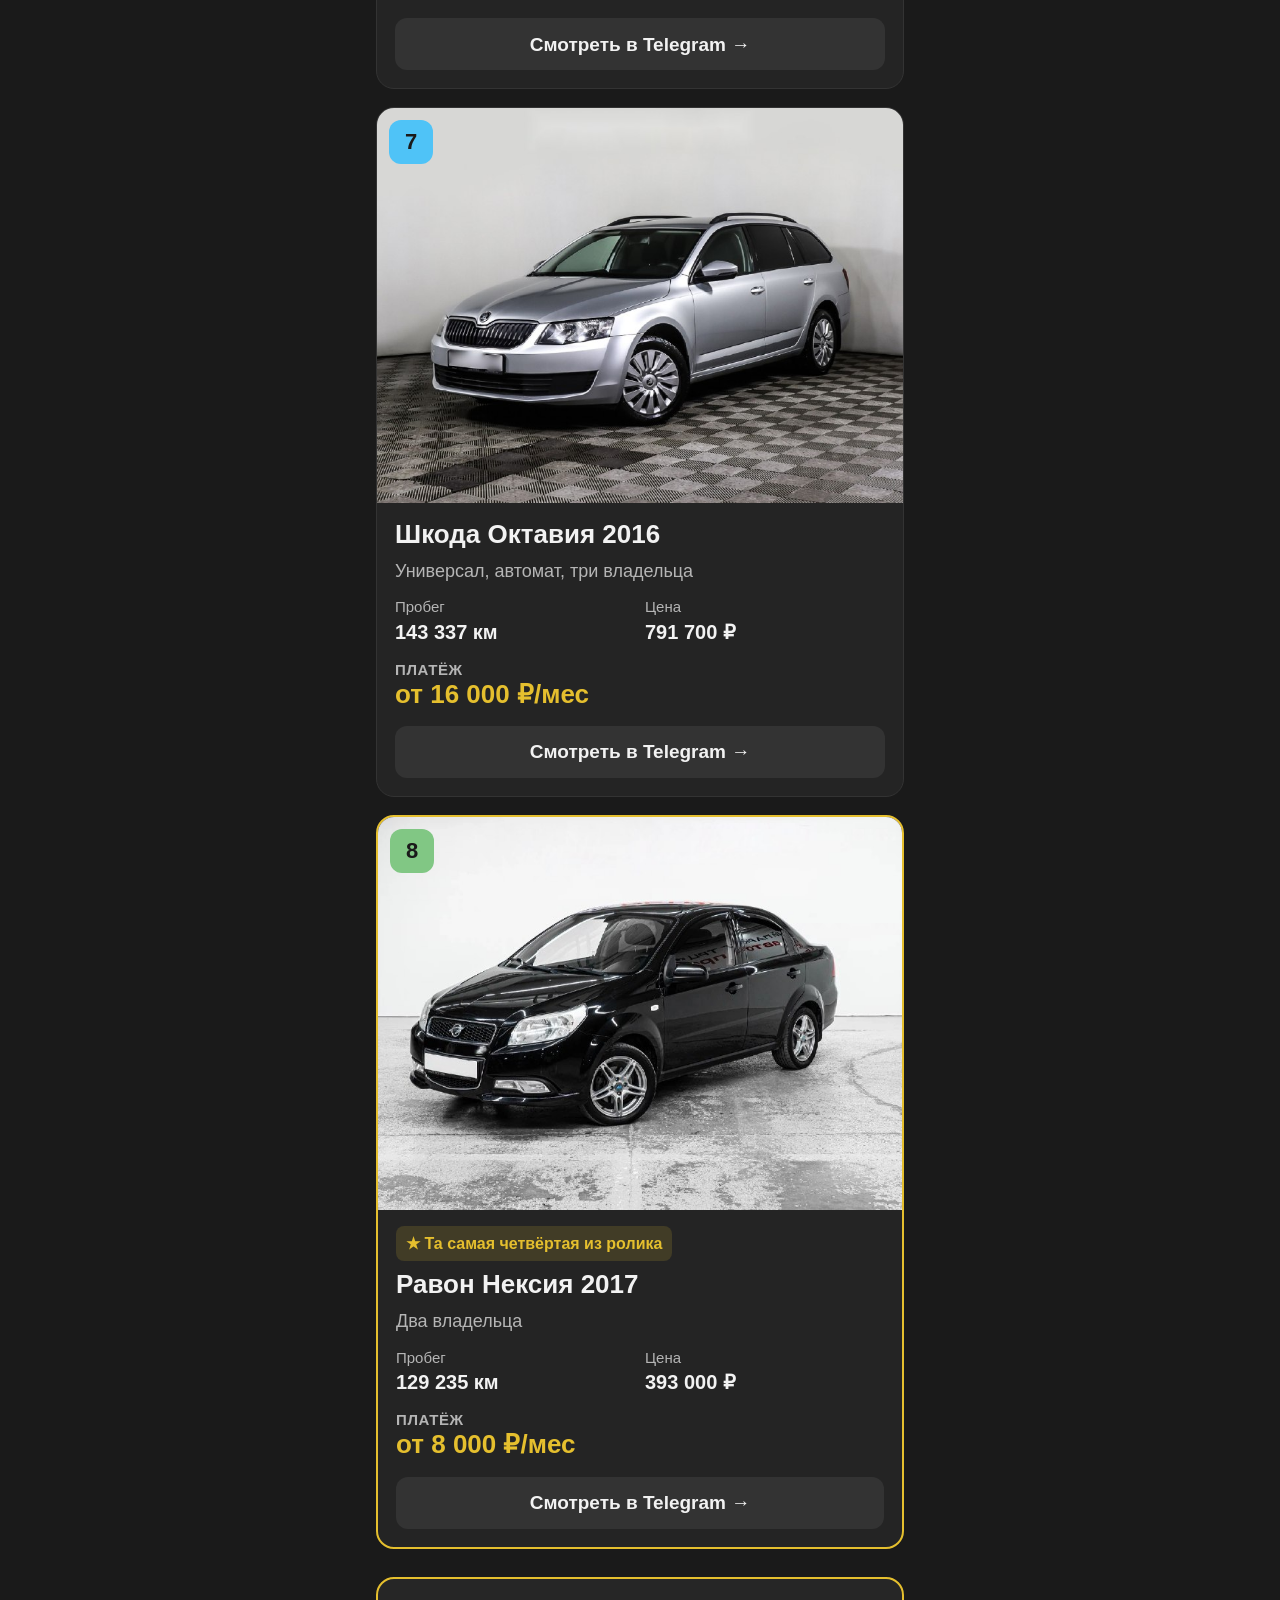
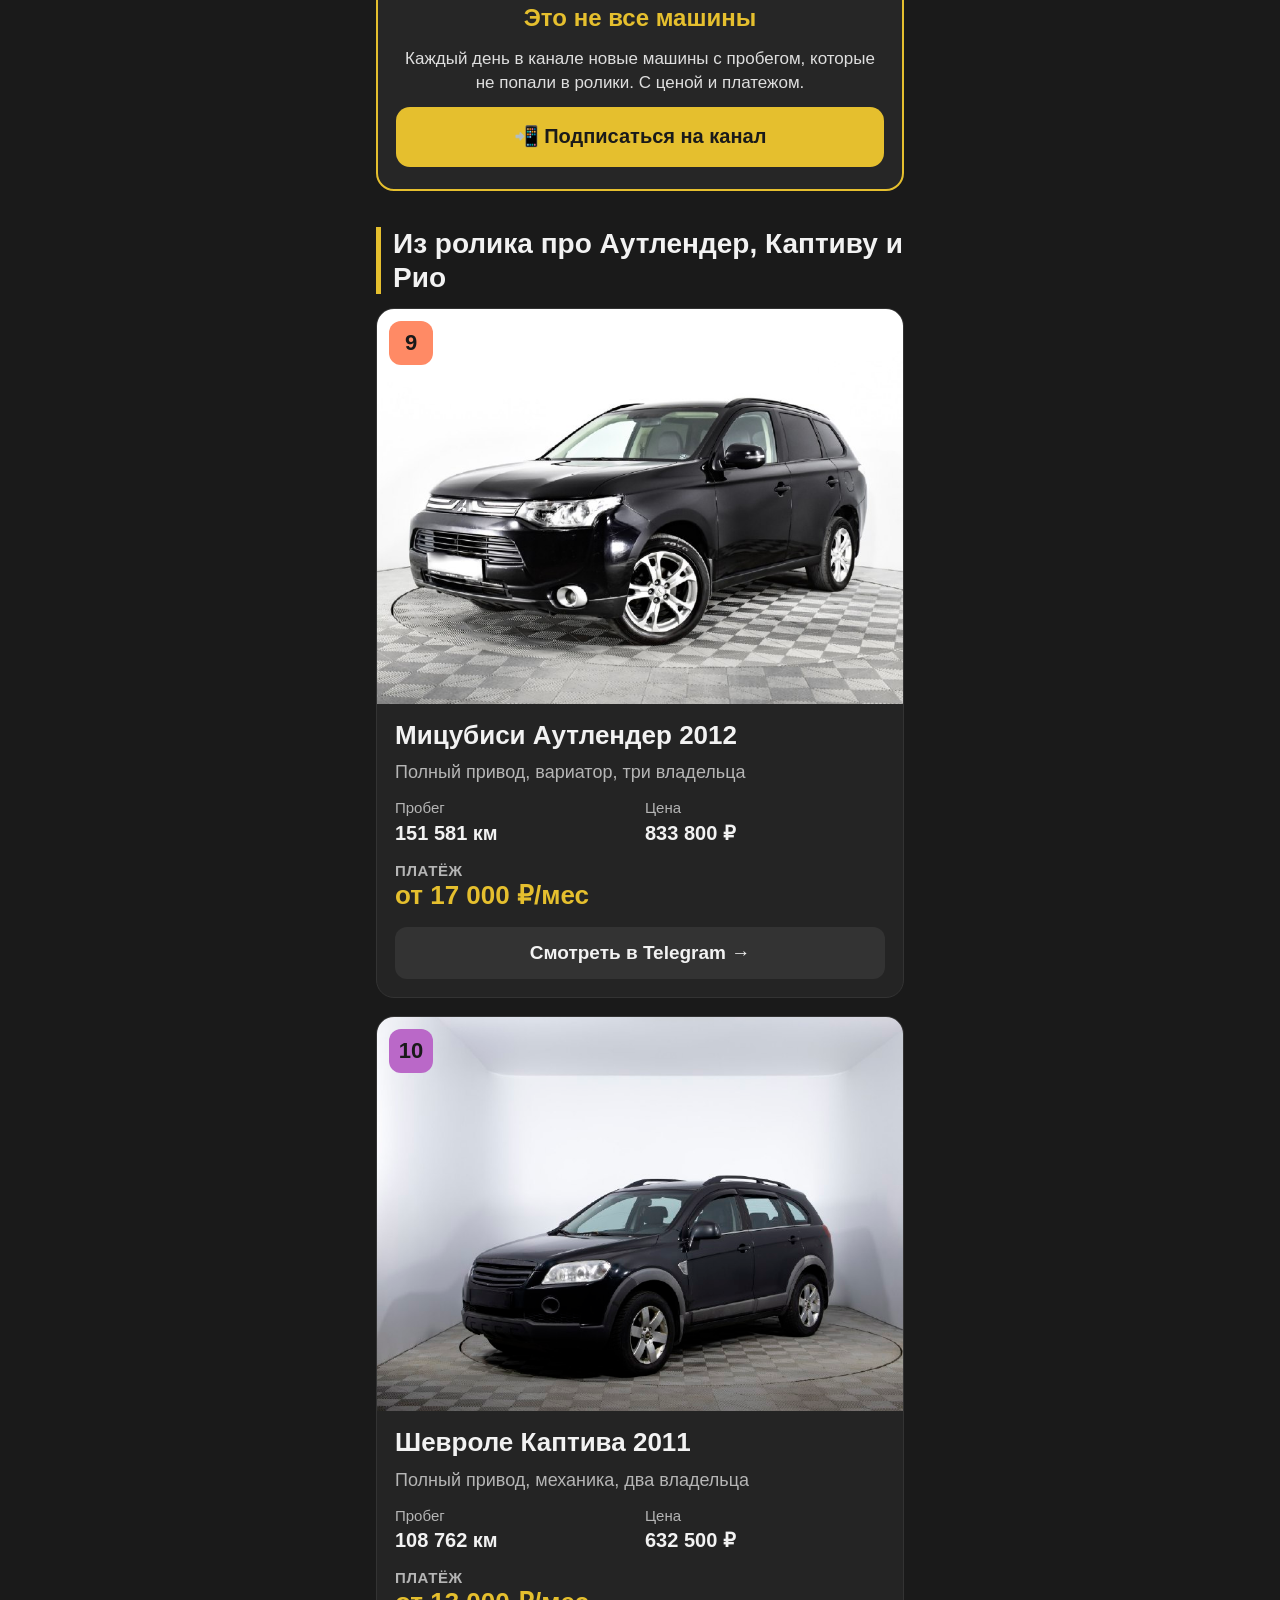
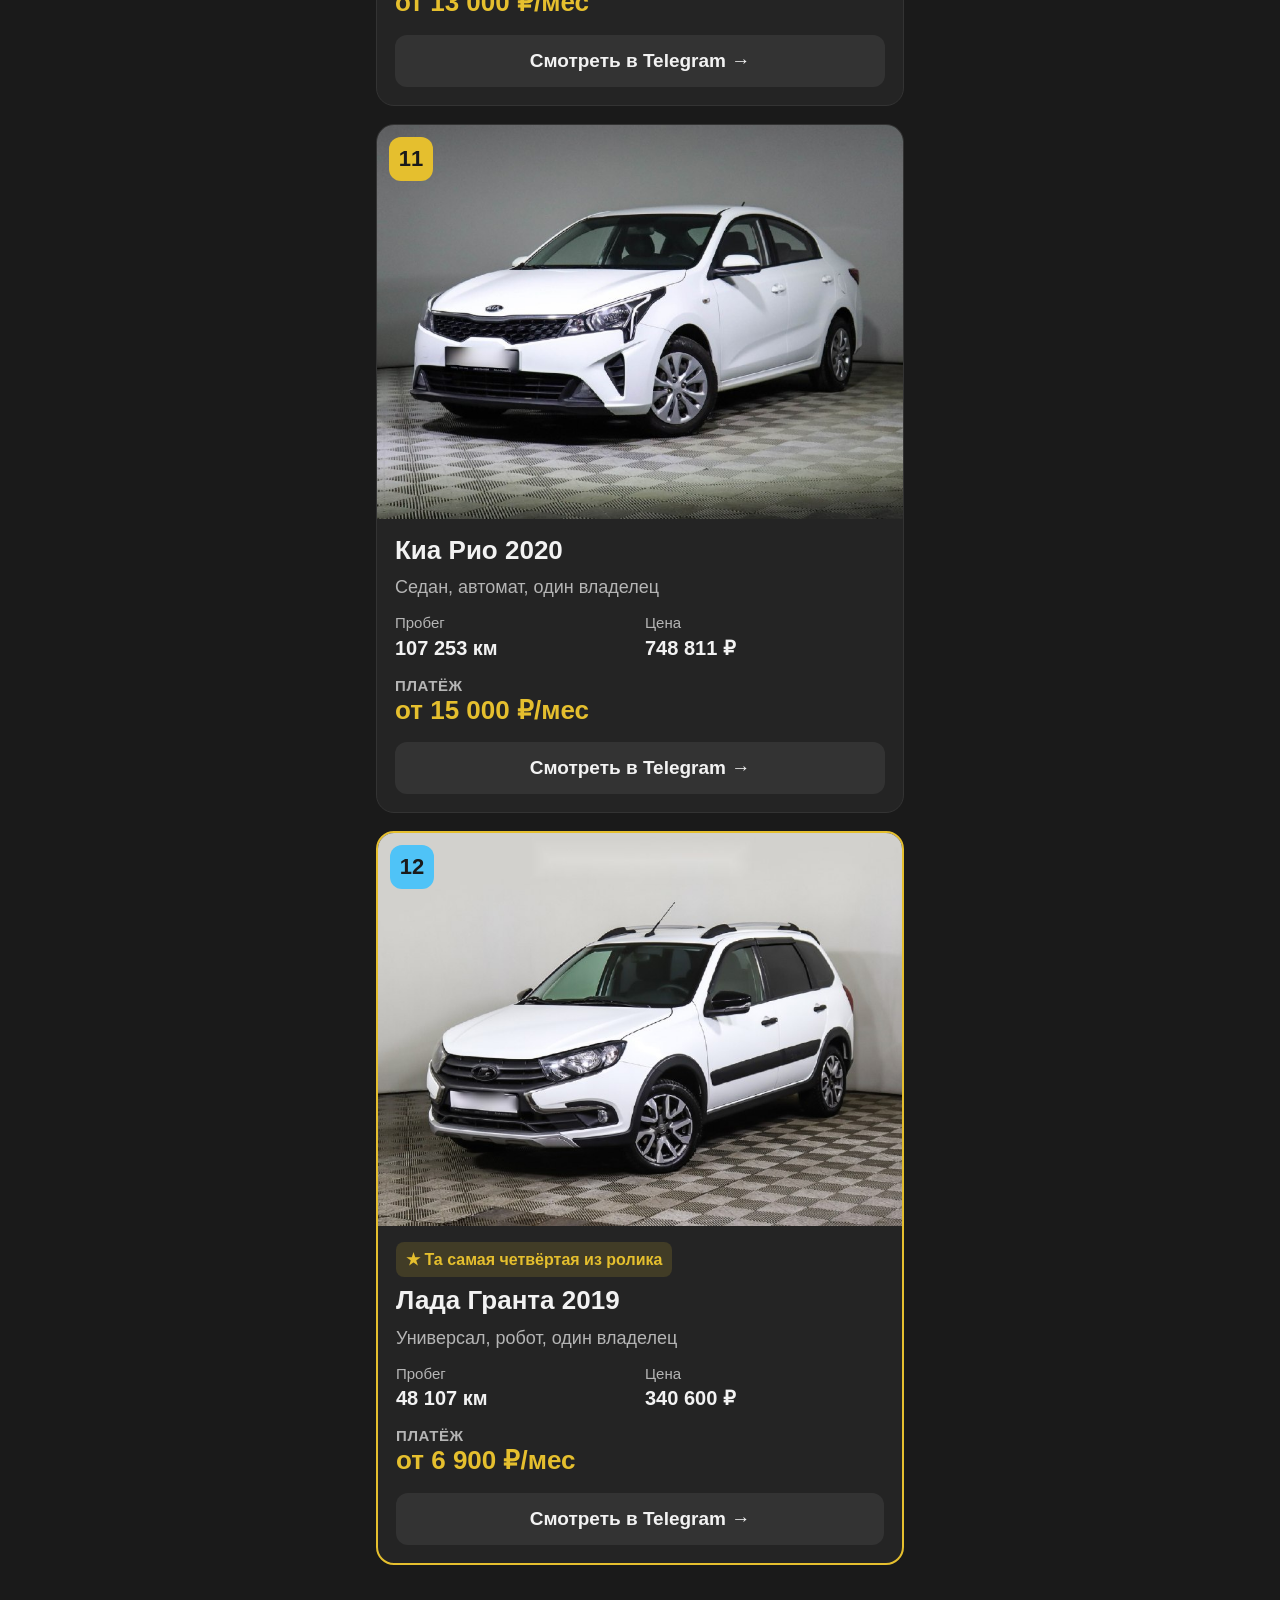
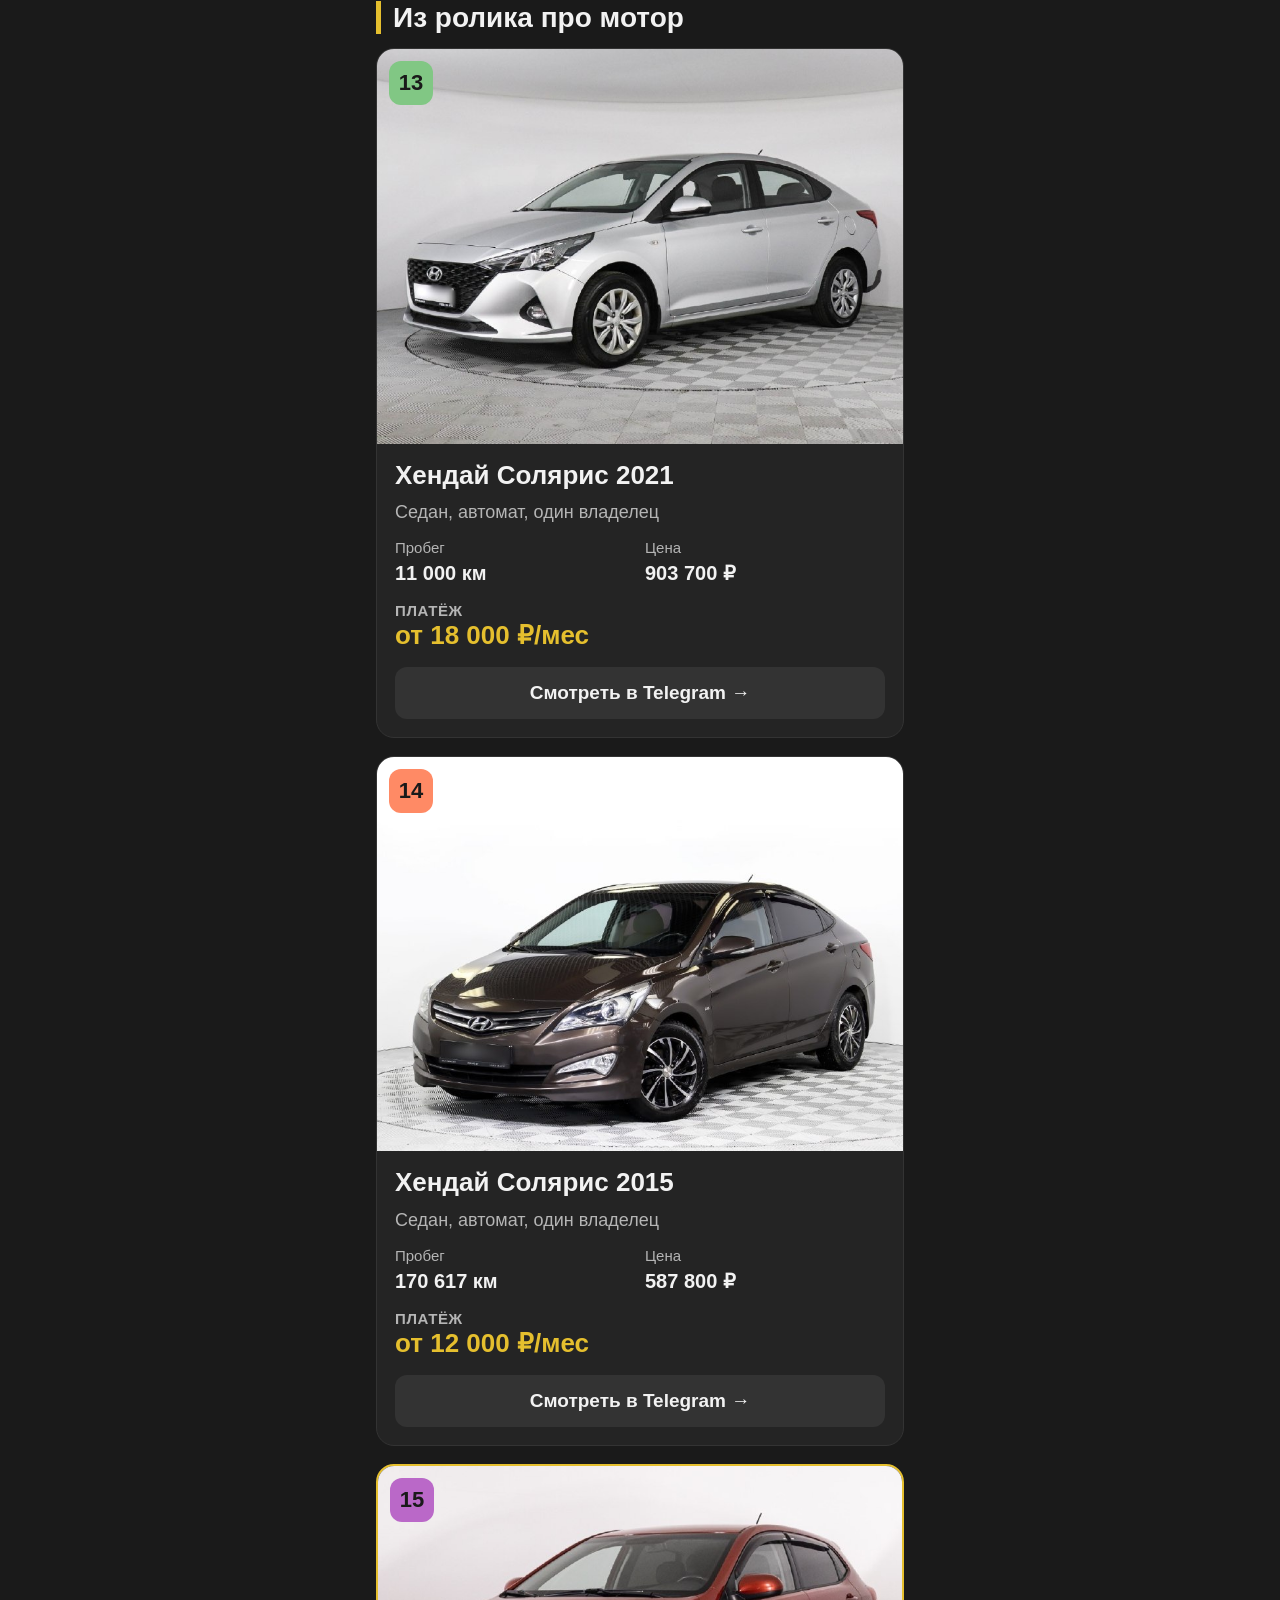
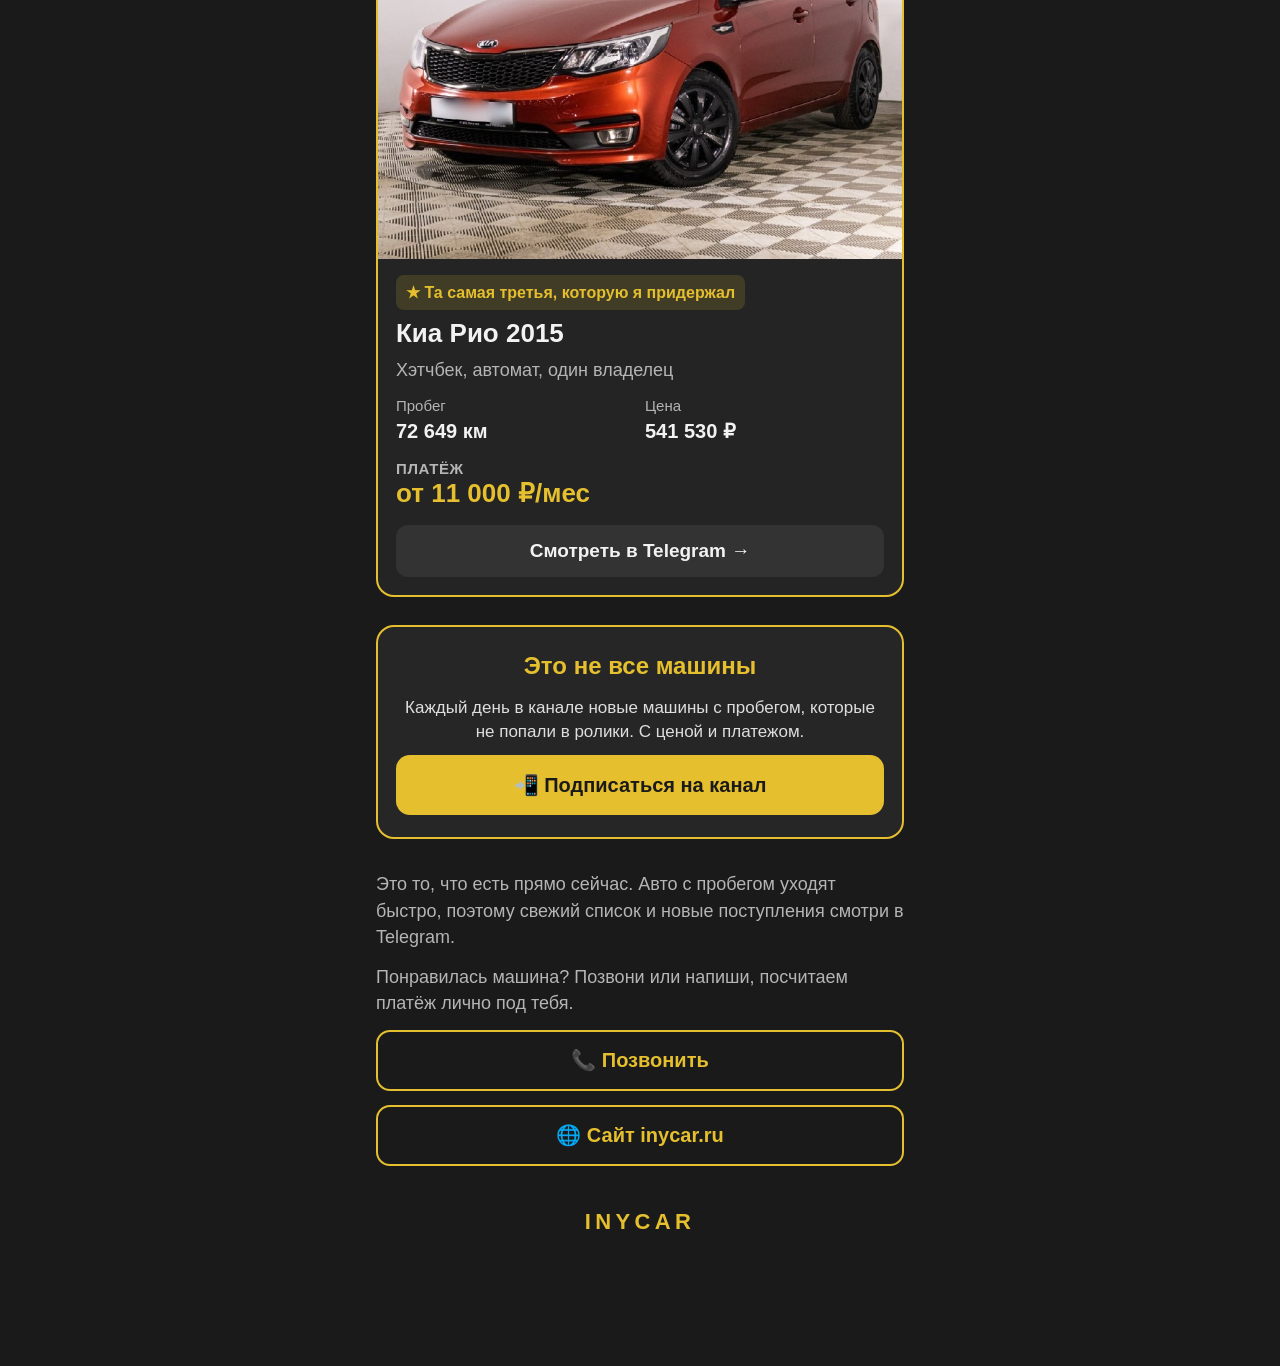
==== commit b866489b: "Блок «Подписаться на канал»" ====
--- a/20/index.html
+++ b/20/index.html
@@ -59,6 +59,10 @@
 .bar__b{flex:1;display:flex;align-items:center;justify-content:center;gap:8px;min-height:56px;border-radius:14px;border:2px solid var(--y);color:var(--y);font-size:19px;font-weight:700}
 .bar__b--y{background:var(--y);color:#1a1a1a}
 @media (min-width:600px){h1{font-size:34px}}
+
+.promo{margin:28px 0;padding:22px 18px;border-radius:18px;background:#262626;border:2px solid var(--y);display:grid;gap:12px;text-align:center}
+.promo h2{margin:0;font-size:24px;color:var(--y)}
+.promo p{margin:0;font-size:17px;line-height:1.4;opacity:.9}
 </style>
 </head>
 <body>
@@ -160,6 +164,11 @@
     <span class="go">Смотреть в Telegram →</span>
   </div>
 </a>
+<section class="promo">
+  <h2>Это не все машины</h2>
+  <p>Каждый день в канале новые машины с пробегом, которые не попали в ролики. С ценой и платежом.</p>
+  <a class="btn btn--y" href="https://t.me/inycar_import" target="_blank" rel="noopener">📲 Подписаться на канал</a>
+</section>
 <h2 class="block">Из ролика про Аутлендер, Каптиву и Рио</h2>
 <a class="card" href="https://t.me/inycar_import/12159" target="_blank" rel="noopener">
   <div class="ph"><img src="../assets/mitsubishi-outlander-2012.jpg" alt="Мицубиси Аутлендер 2012" width="800" height="600" loading="lazy" decoding="async"><span class="num n3">9</span></div>
@@ -239,10 +248,14 @@
     <span class="go">Смотреть в Telegram →</span>
   </div>
 </a>
+<section class="promo">
+  <h2>Это не все машины</h2>
+  <p>Каждый день в канале новые машины с пробегом, которые не попали в ролики. С ценой и платежом.</p>
+  <a class="btn btn--y" href="https://t.me/inycar_import" target="_blank" rel="noopener">📲 Подписаться на канал</a>
+</section>
 <section class="end">
   <p class="note">Это то, что есть прямо сейчас. Авто с пробегом уходят быстро, поэтому свежий список и новые поступления смотри в Telegram.</p>
   <p class="note">Понравилась машина? Позвони или напиши, посчитаем платёж лично под тебя.</p>
-  <a class="btn btn--y" href="https://t.me/inycar_import" target="_blank" rel="noopener">📲 Канал с машинами</a>
   <a class="btn btn--o" href="tel:88007002315">📞 Позвонить</a>
   <a class="btn btn--o" href="https://inycar.ru" target="_blank" rel="noopener">🌐 Сайт inycar.ru</a>
   <p class="brand"><a href="https://inycar.ru" target="_blank" rel="noopener">INYCAR</a></p>
@@ -250,7 +263,7 @@
 </main>
 <nav class="bar" aria-label="Быстрые действия">
   <a href="tel:88007002315" class="bar__b"><span aria-hidden="true">📞</span> Позвонить</a>
-  <a href="https://t.me/inycar_import" target="_blank" rel="noopener" class="bar__b bar__b--y"><span aria-hidden="true">📲</span> Канал</a>
+  <a href="https://t.me/inycar_import" target="_blank" rel="noopener" class="bar__b bar__b--y"><span aria-hidden="true">📲</span> Подписаться</a>
 </nav>
 </body>
 </html>
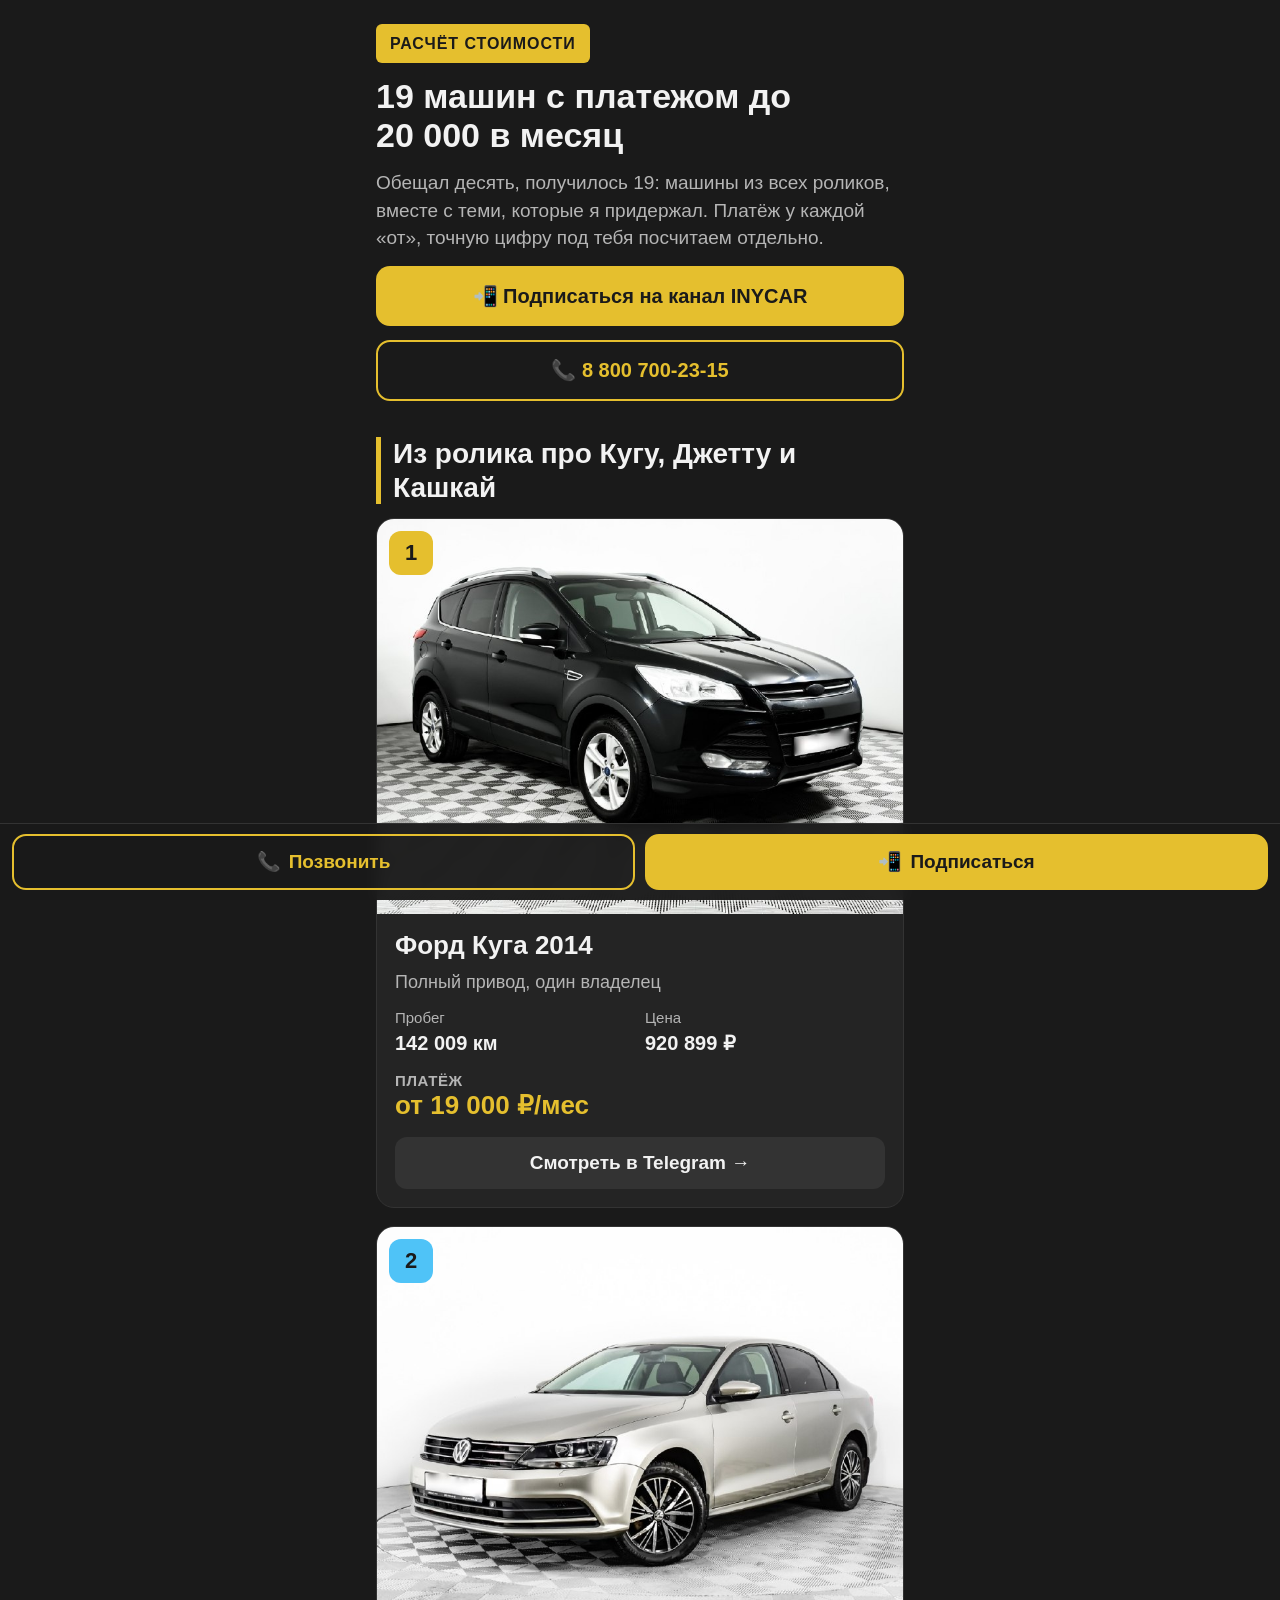
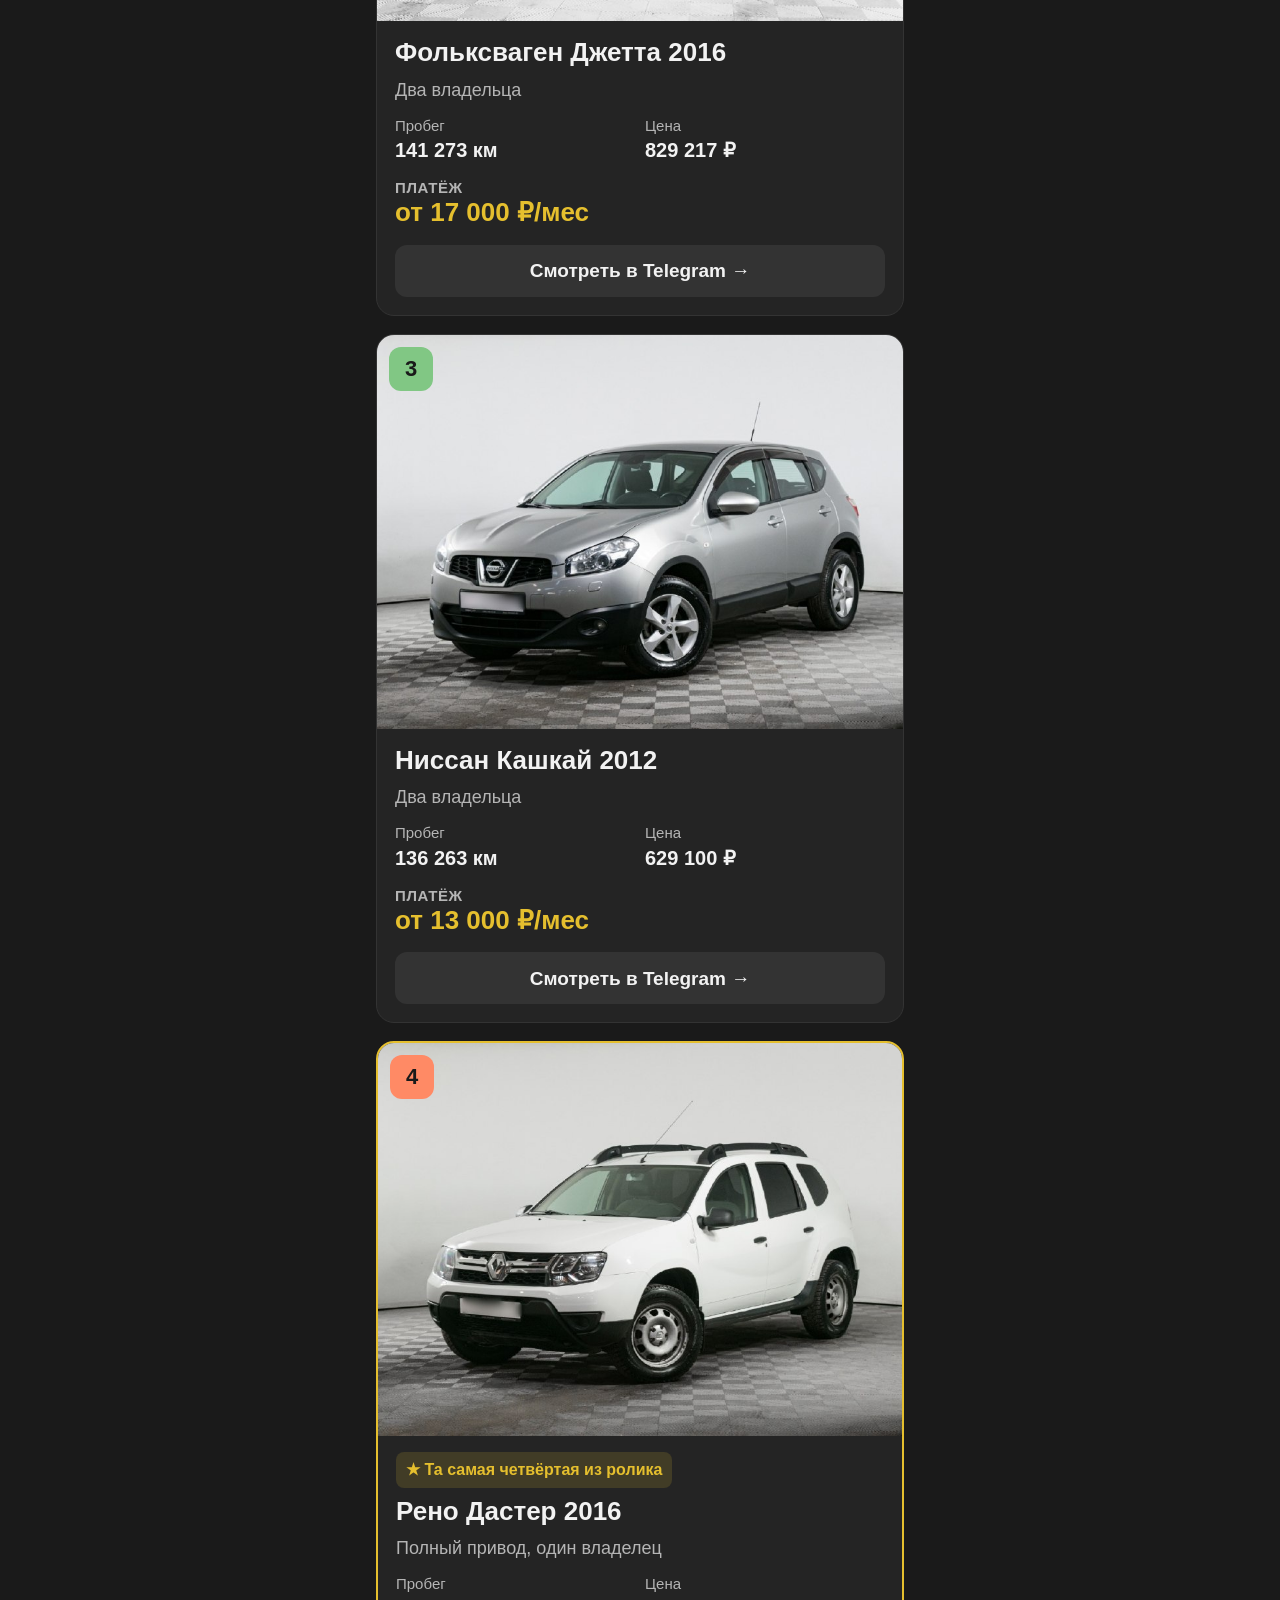
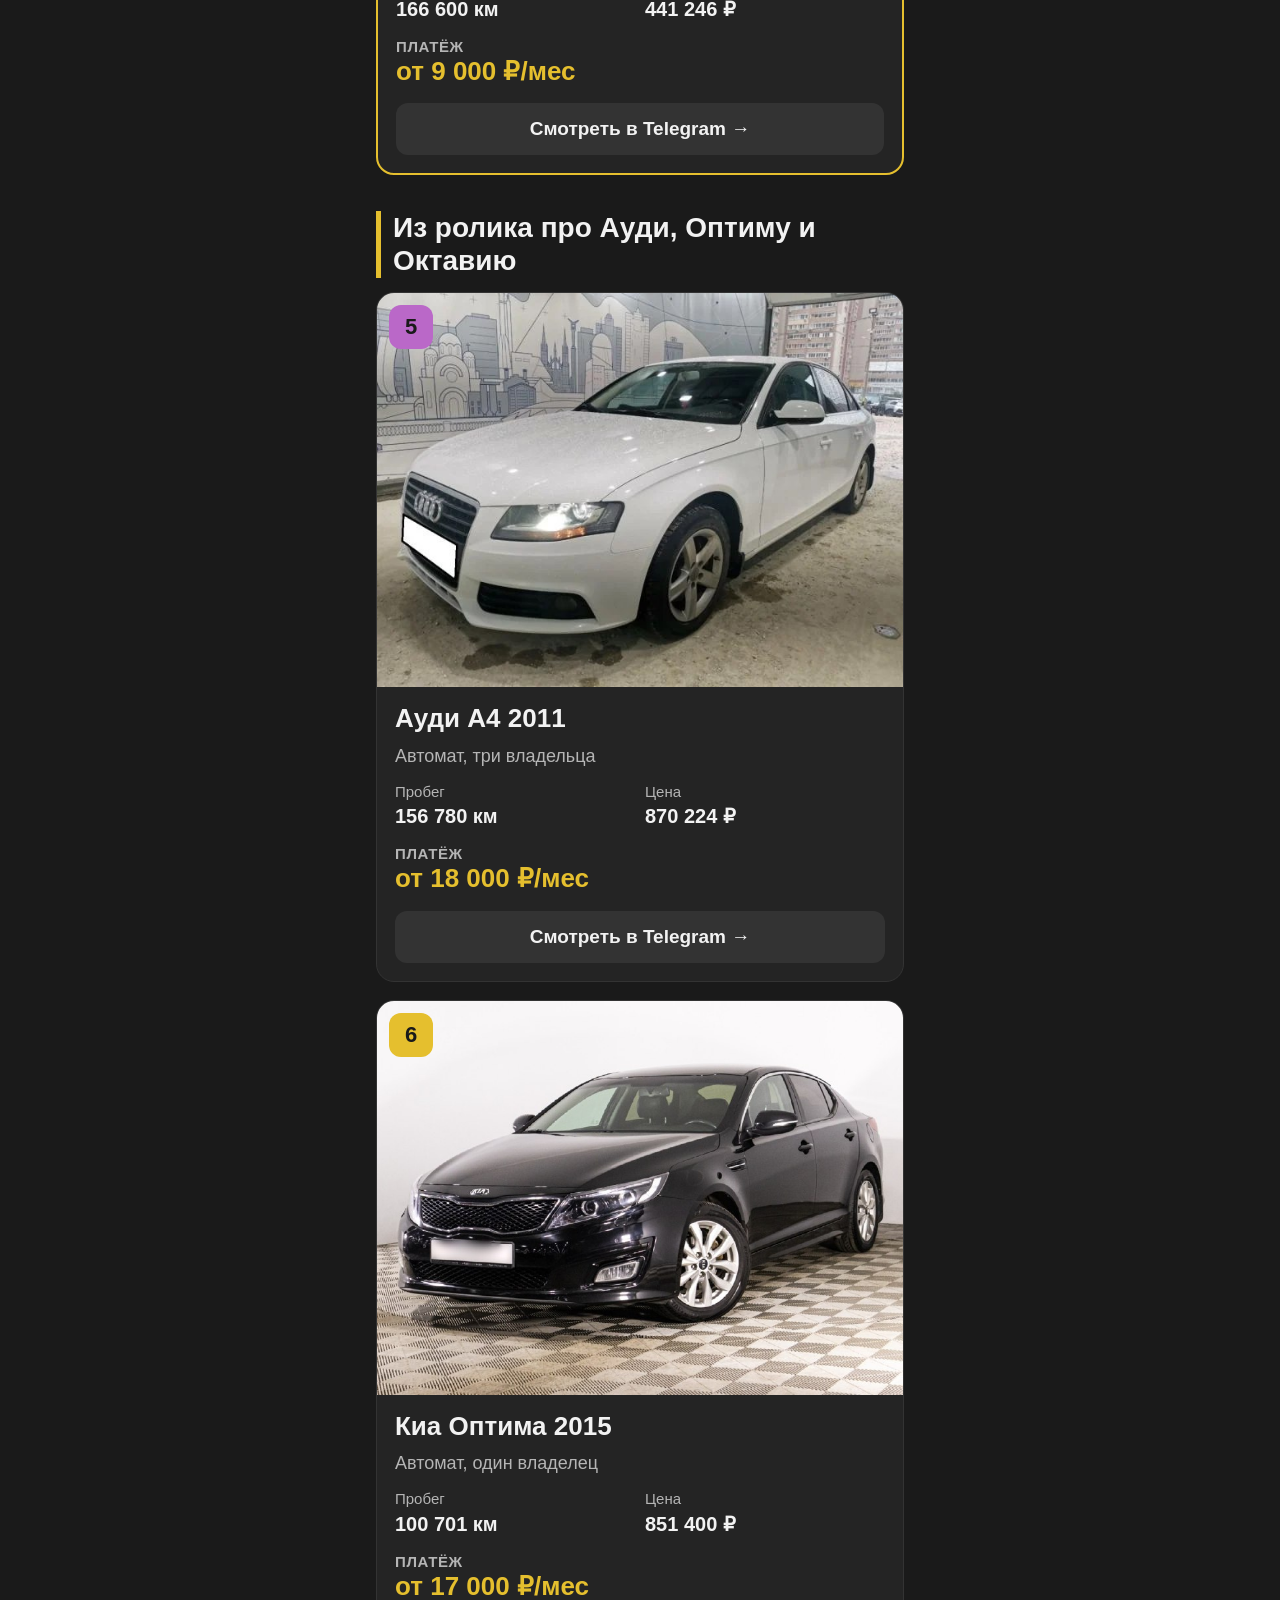
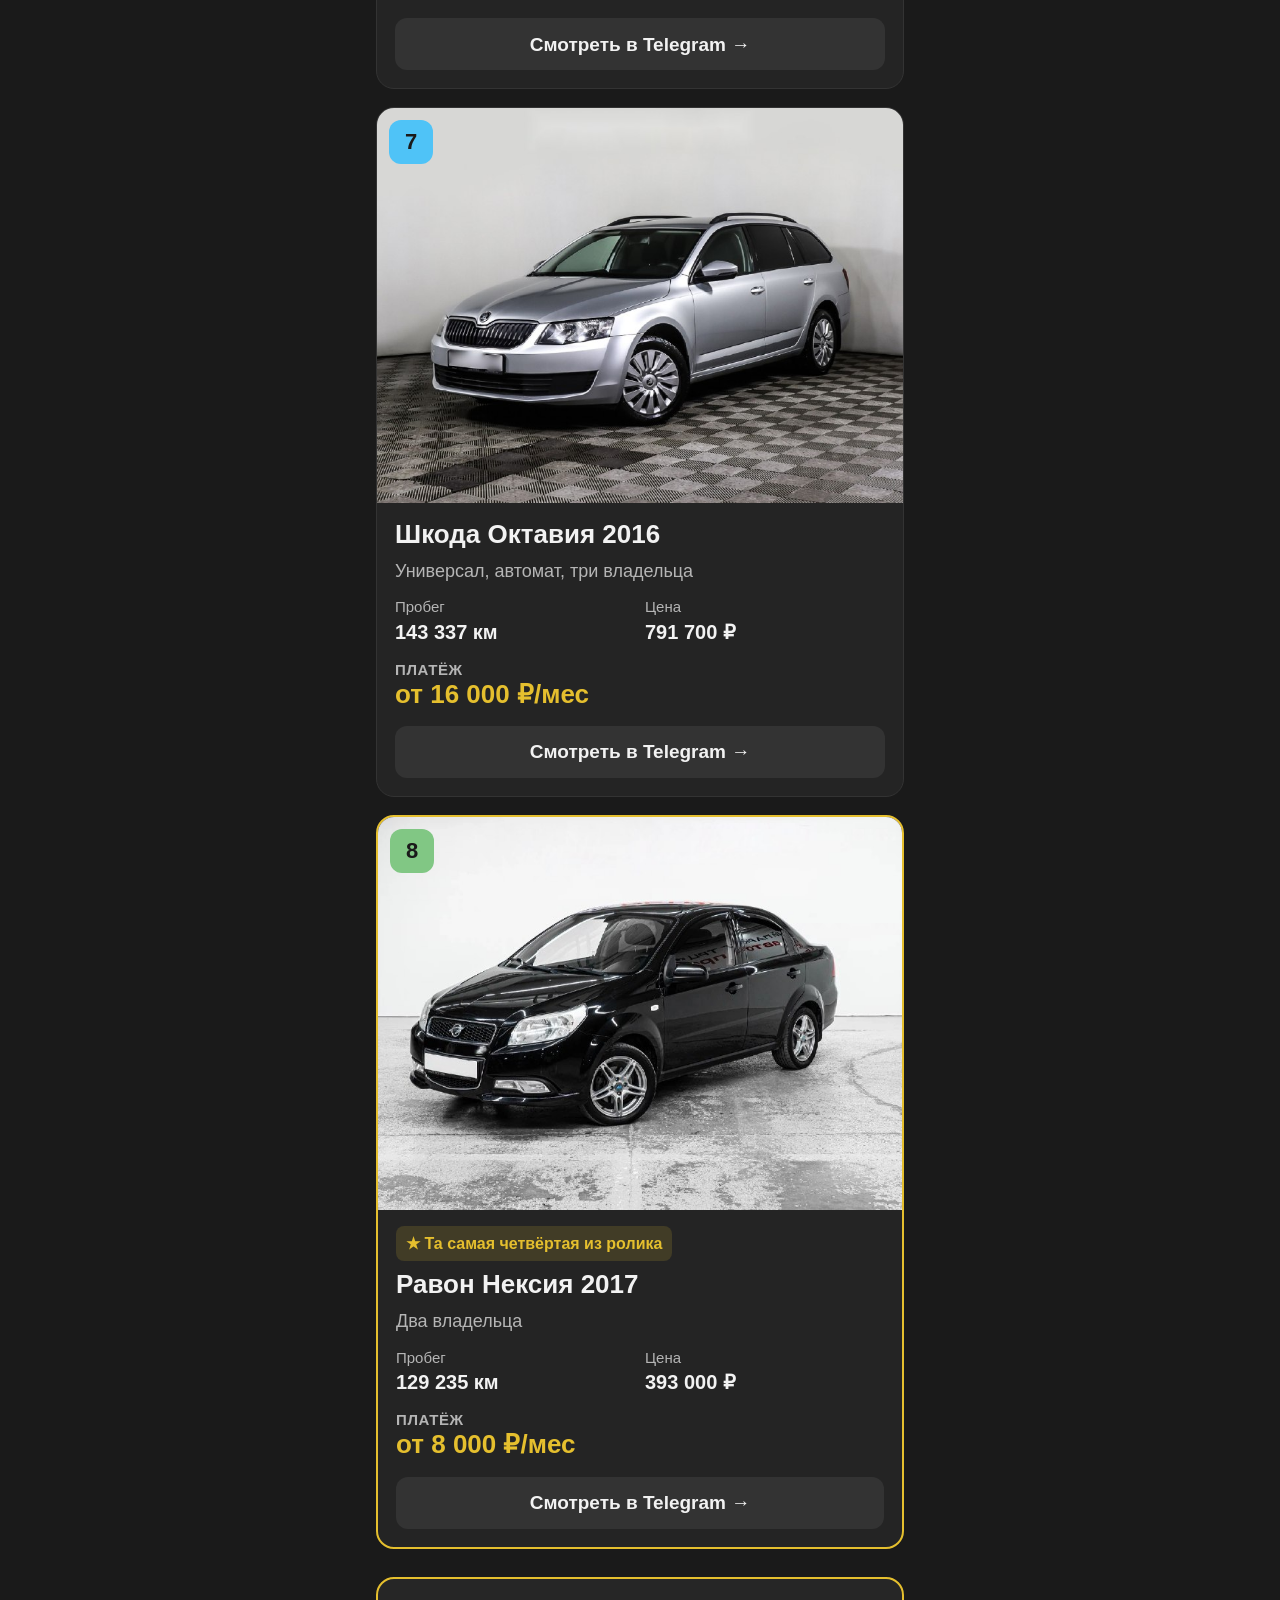
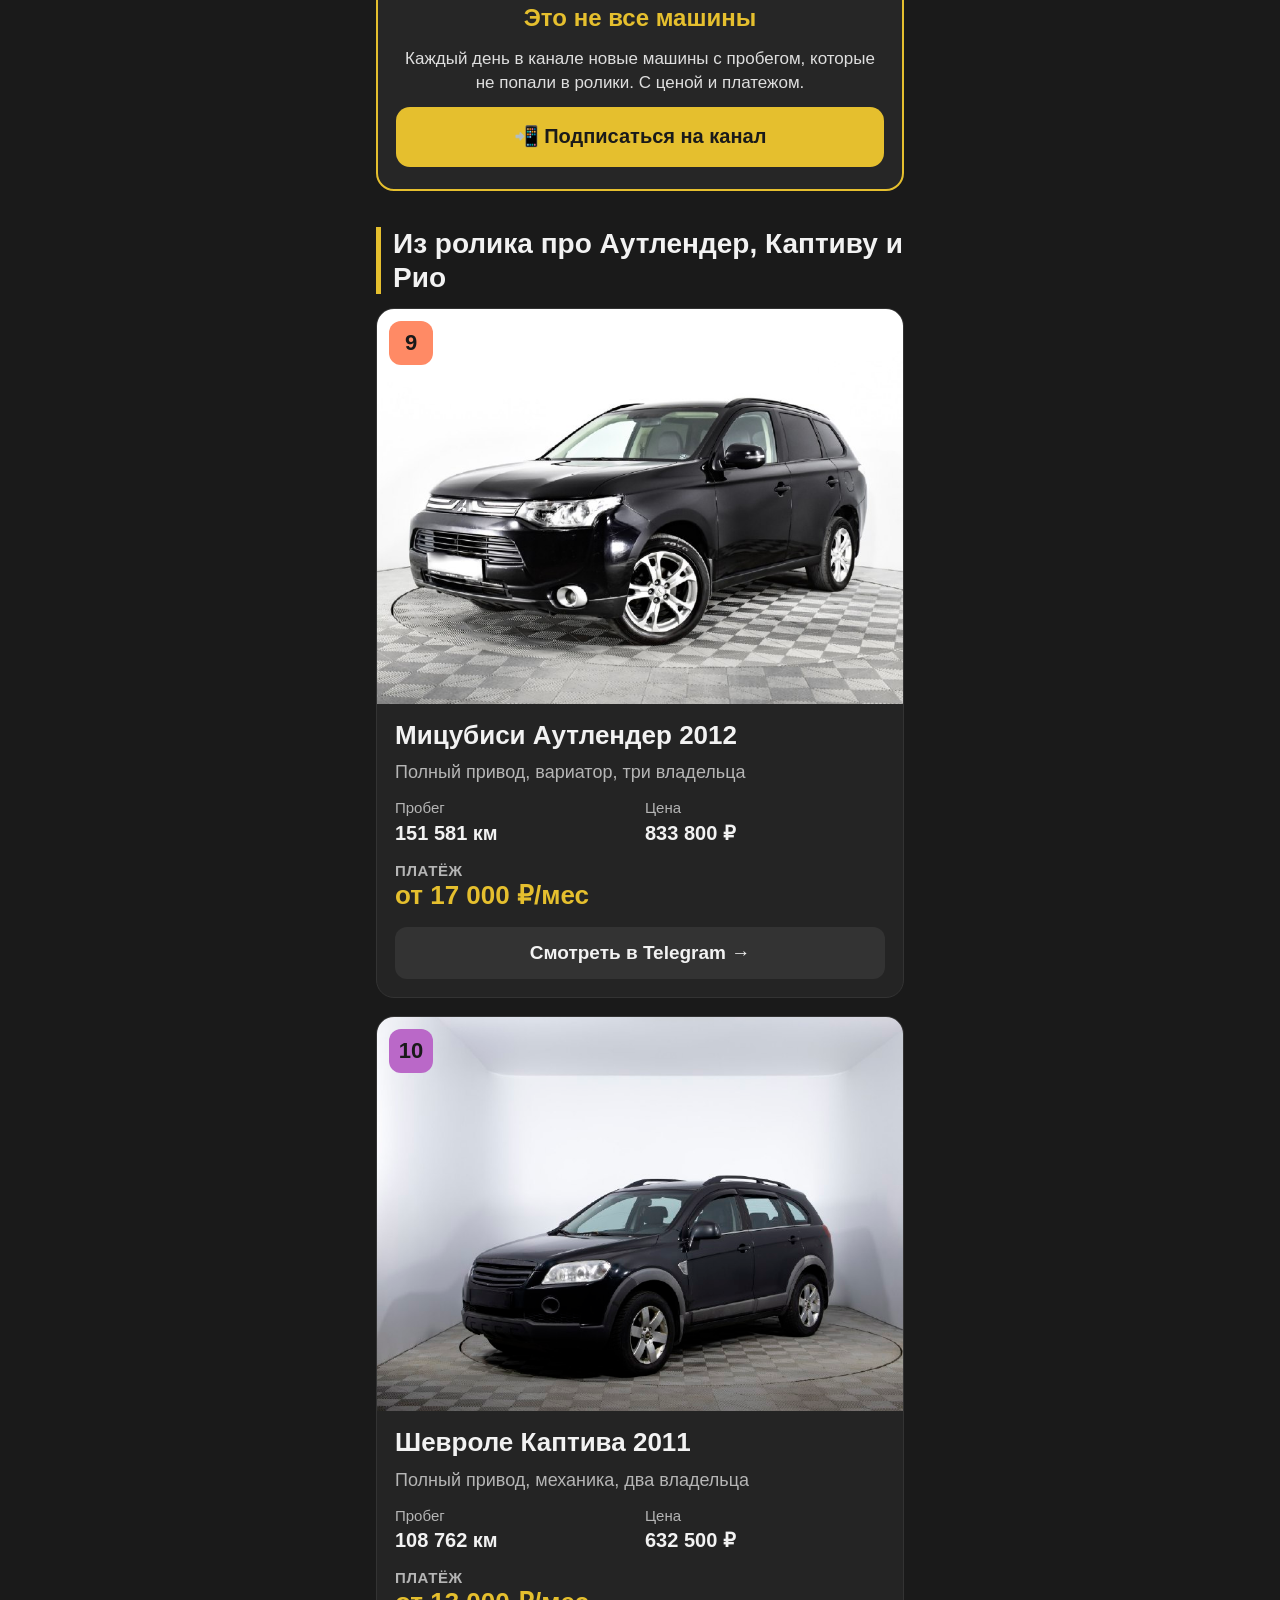
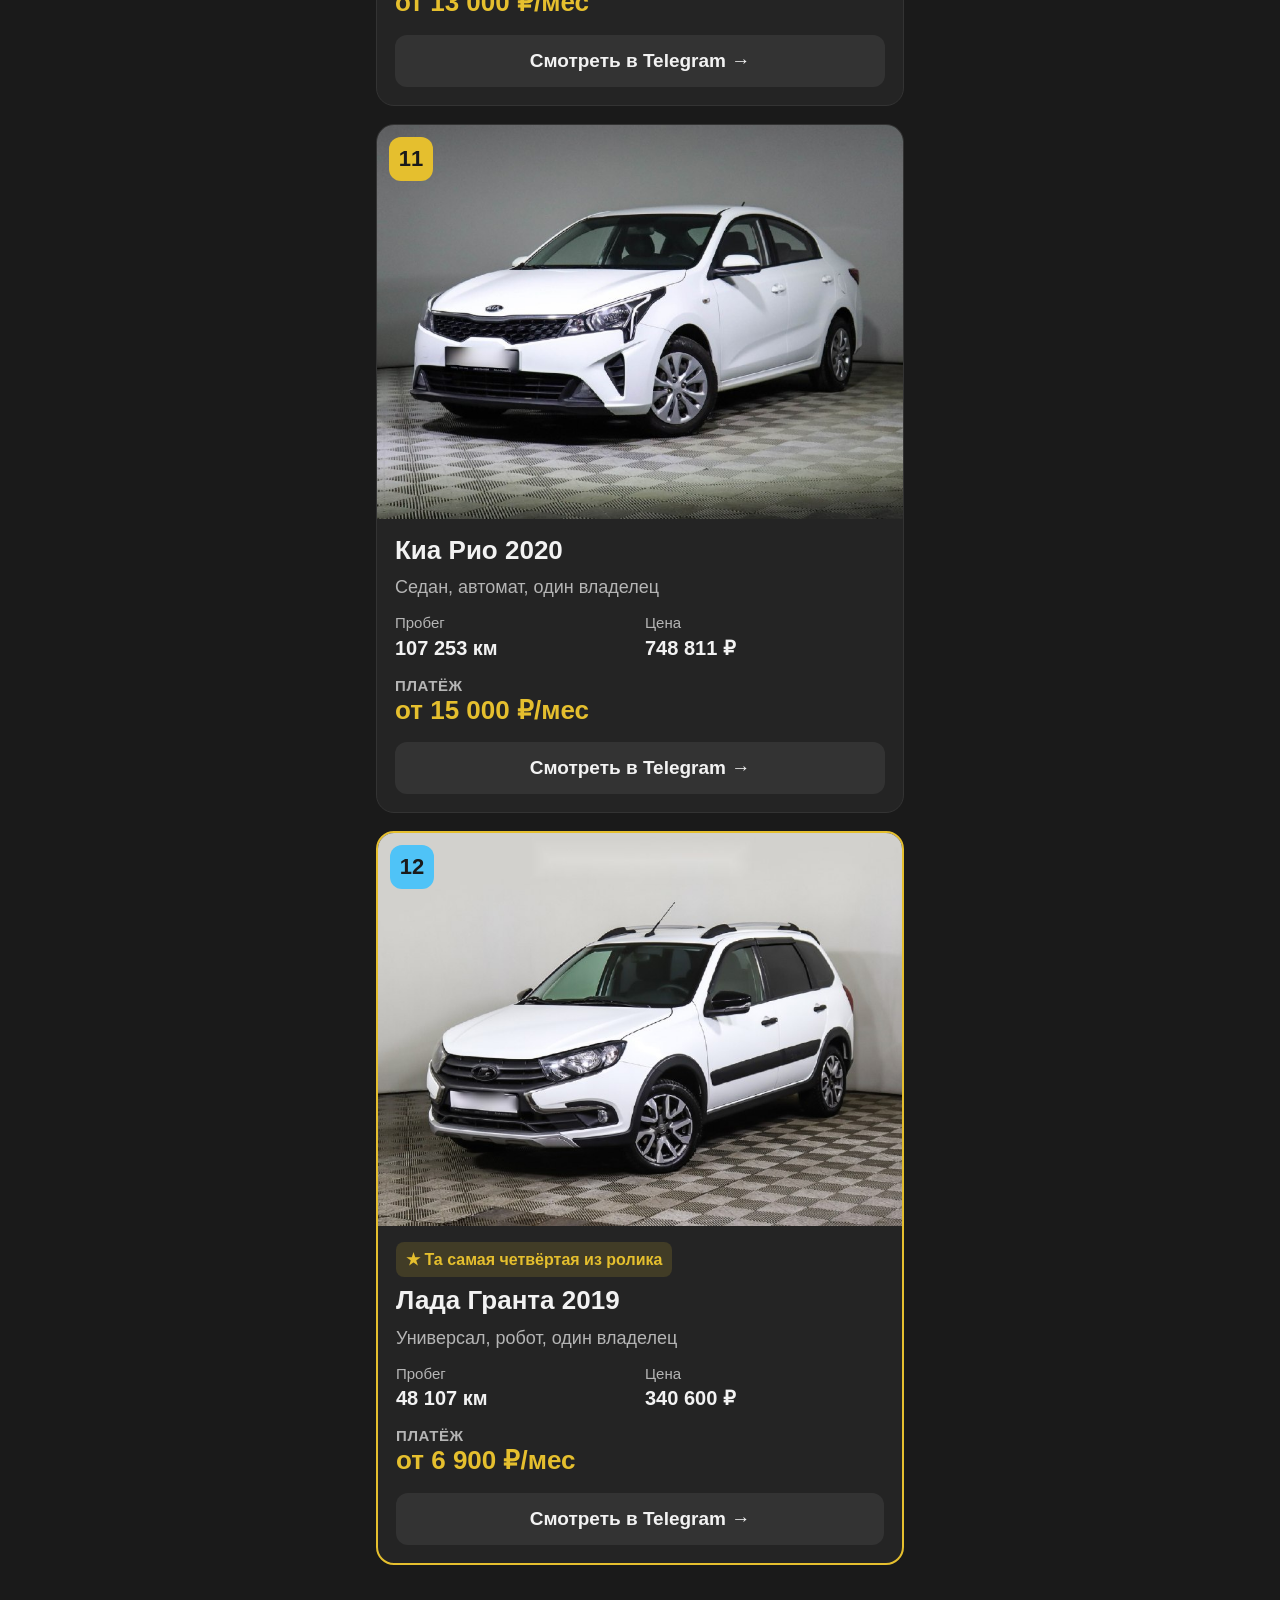
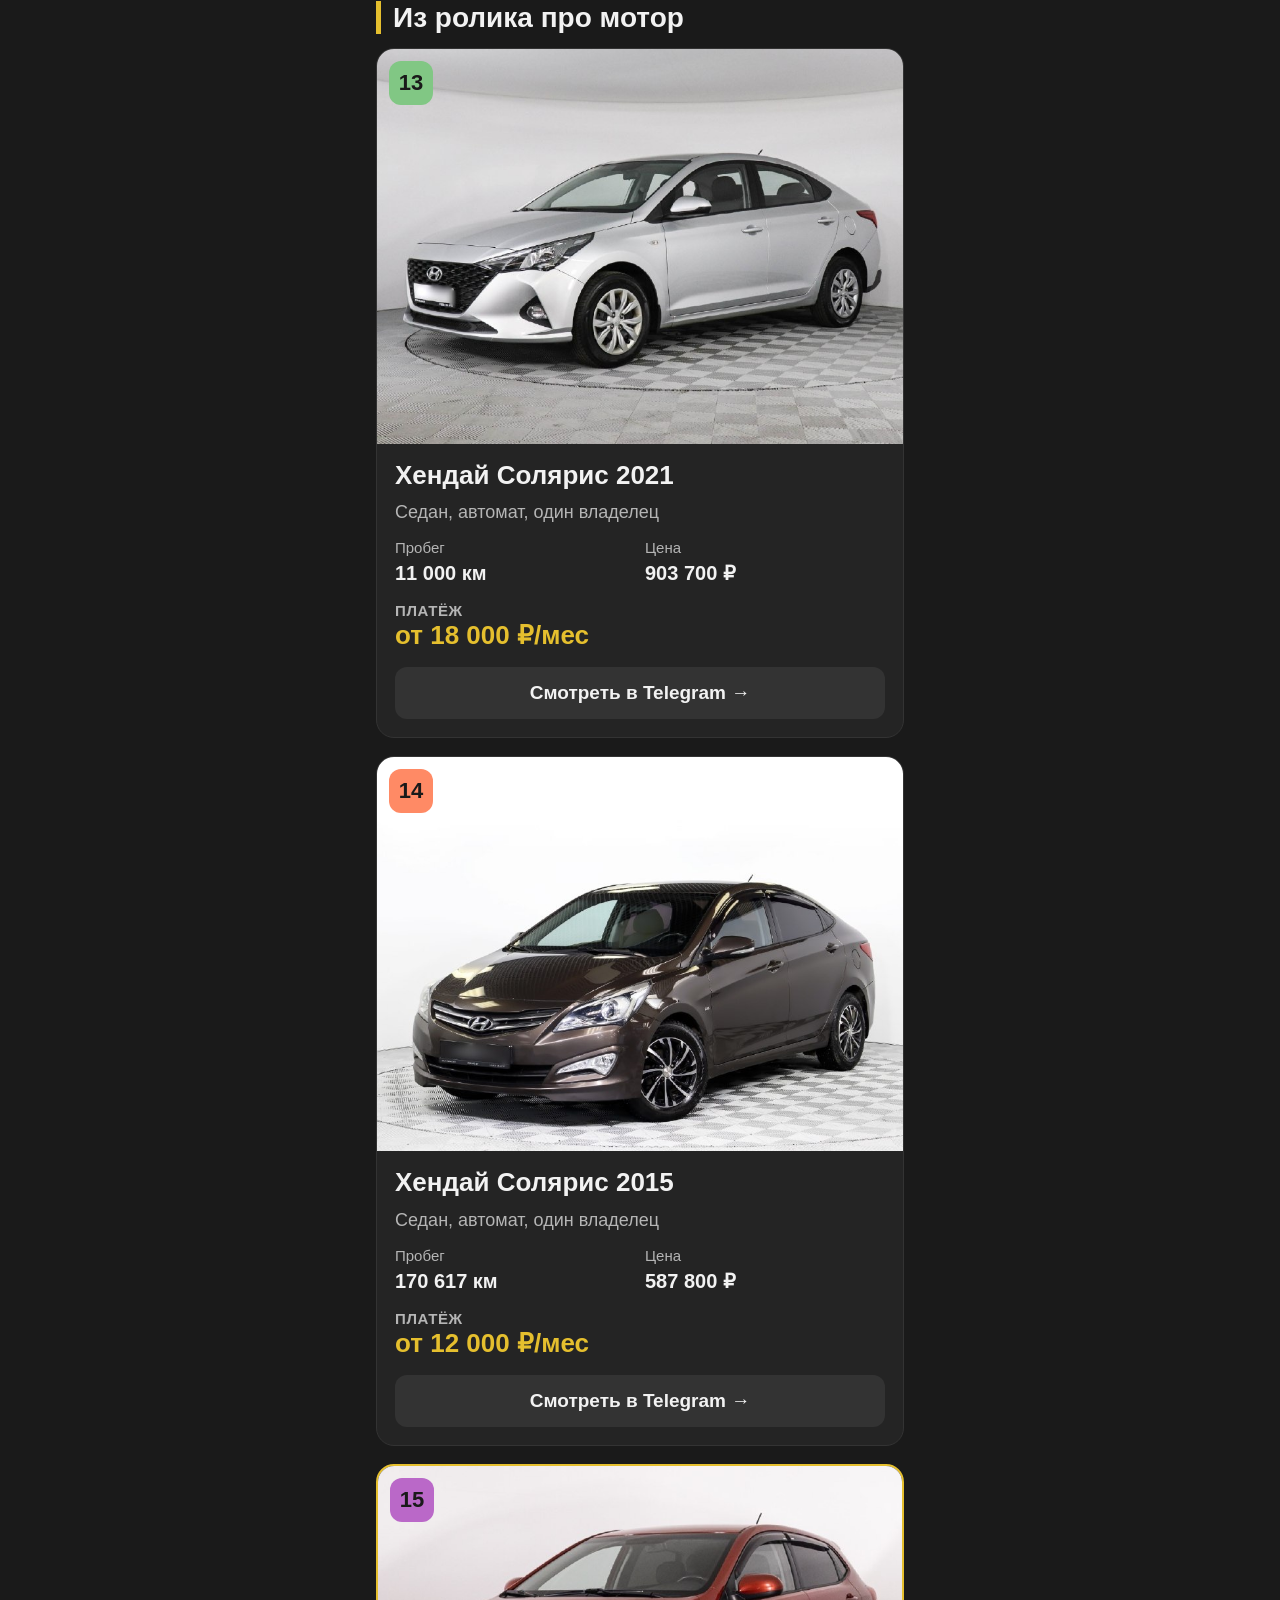
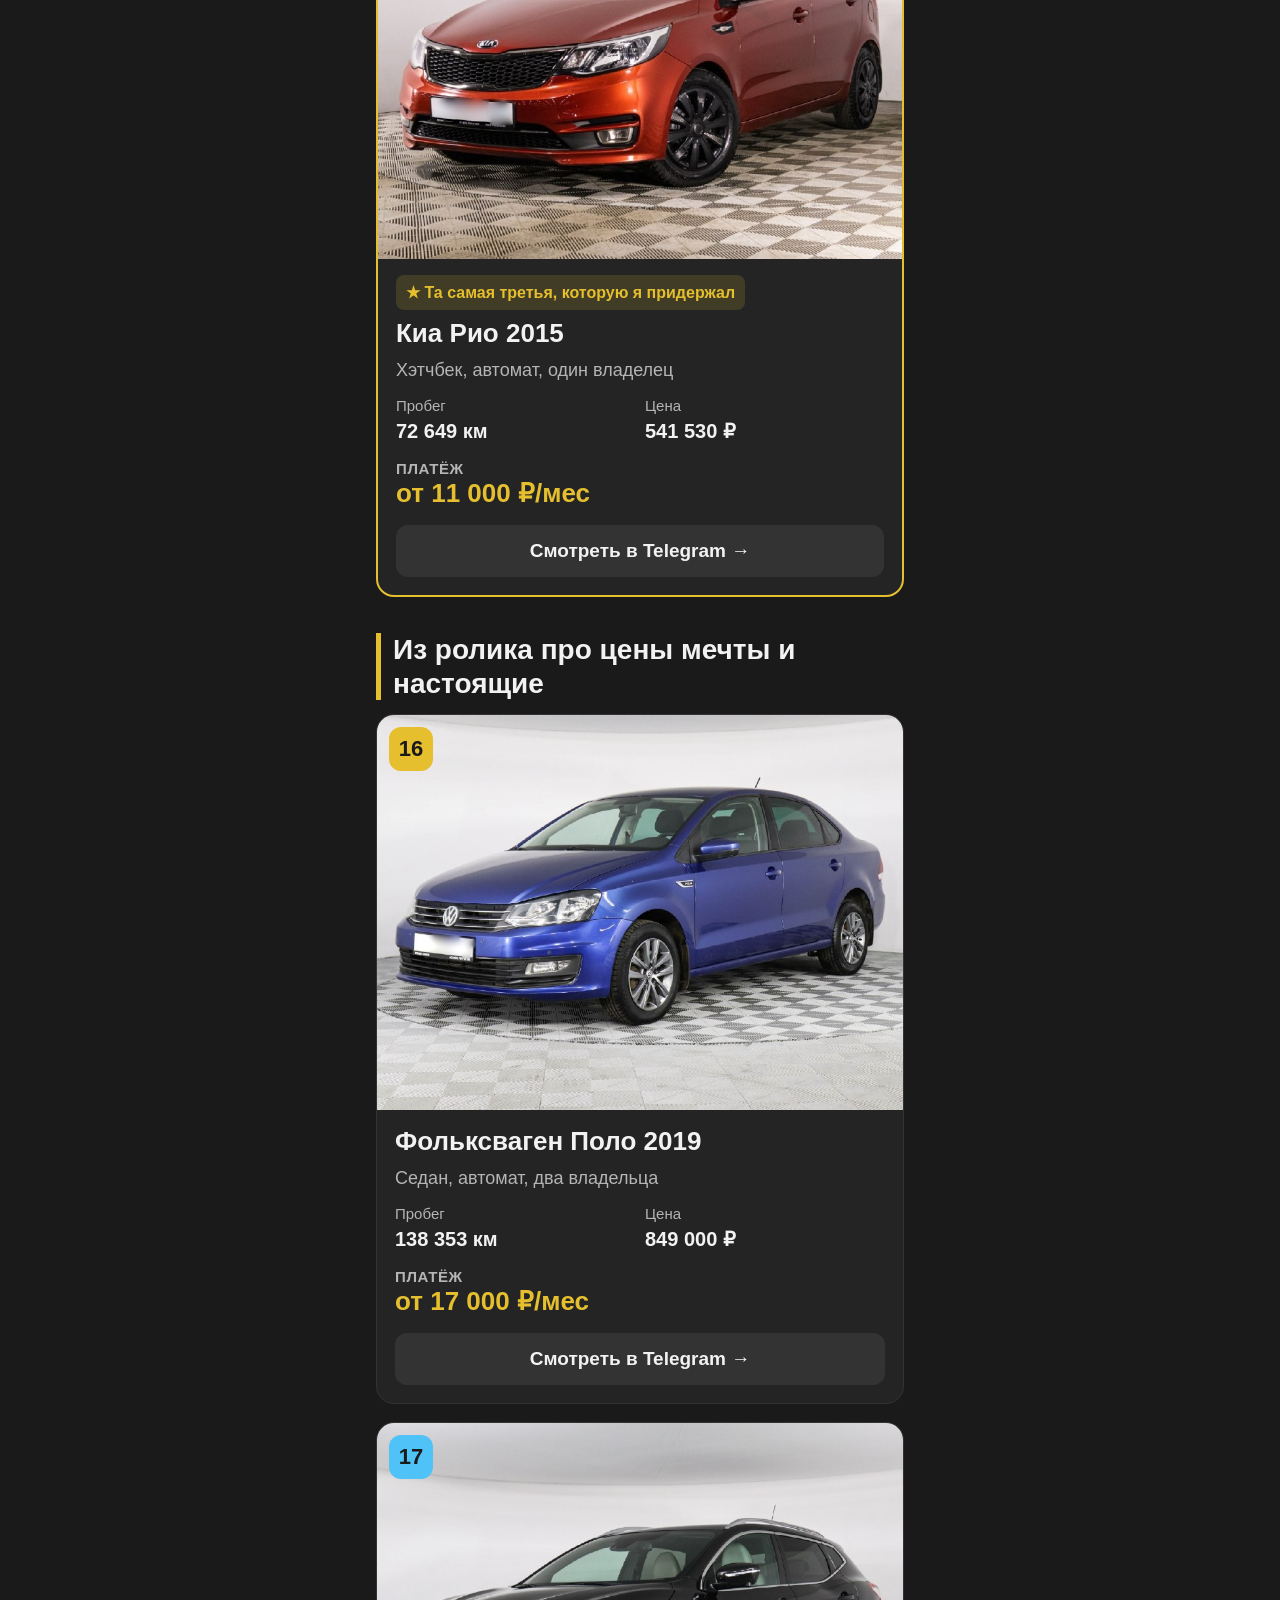
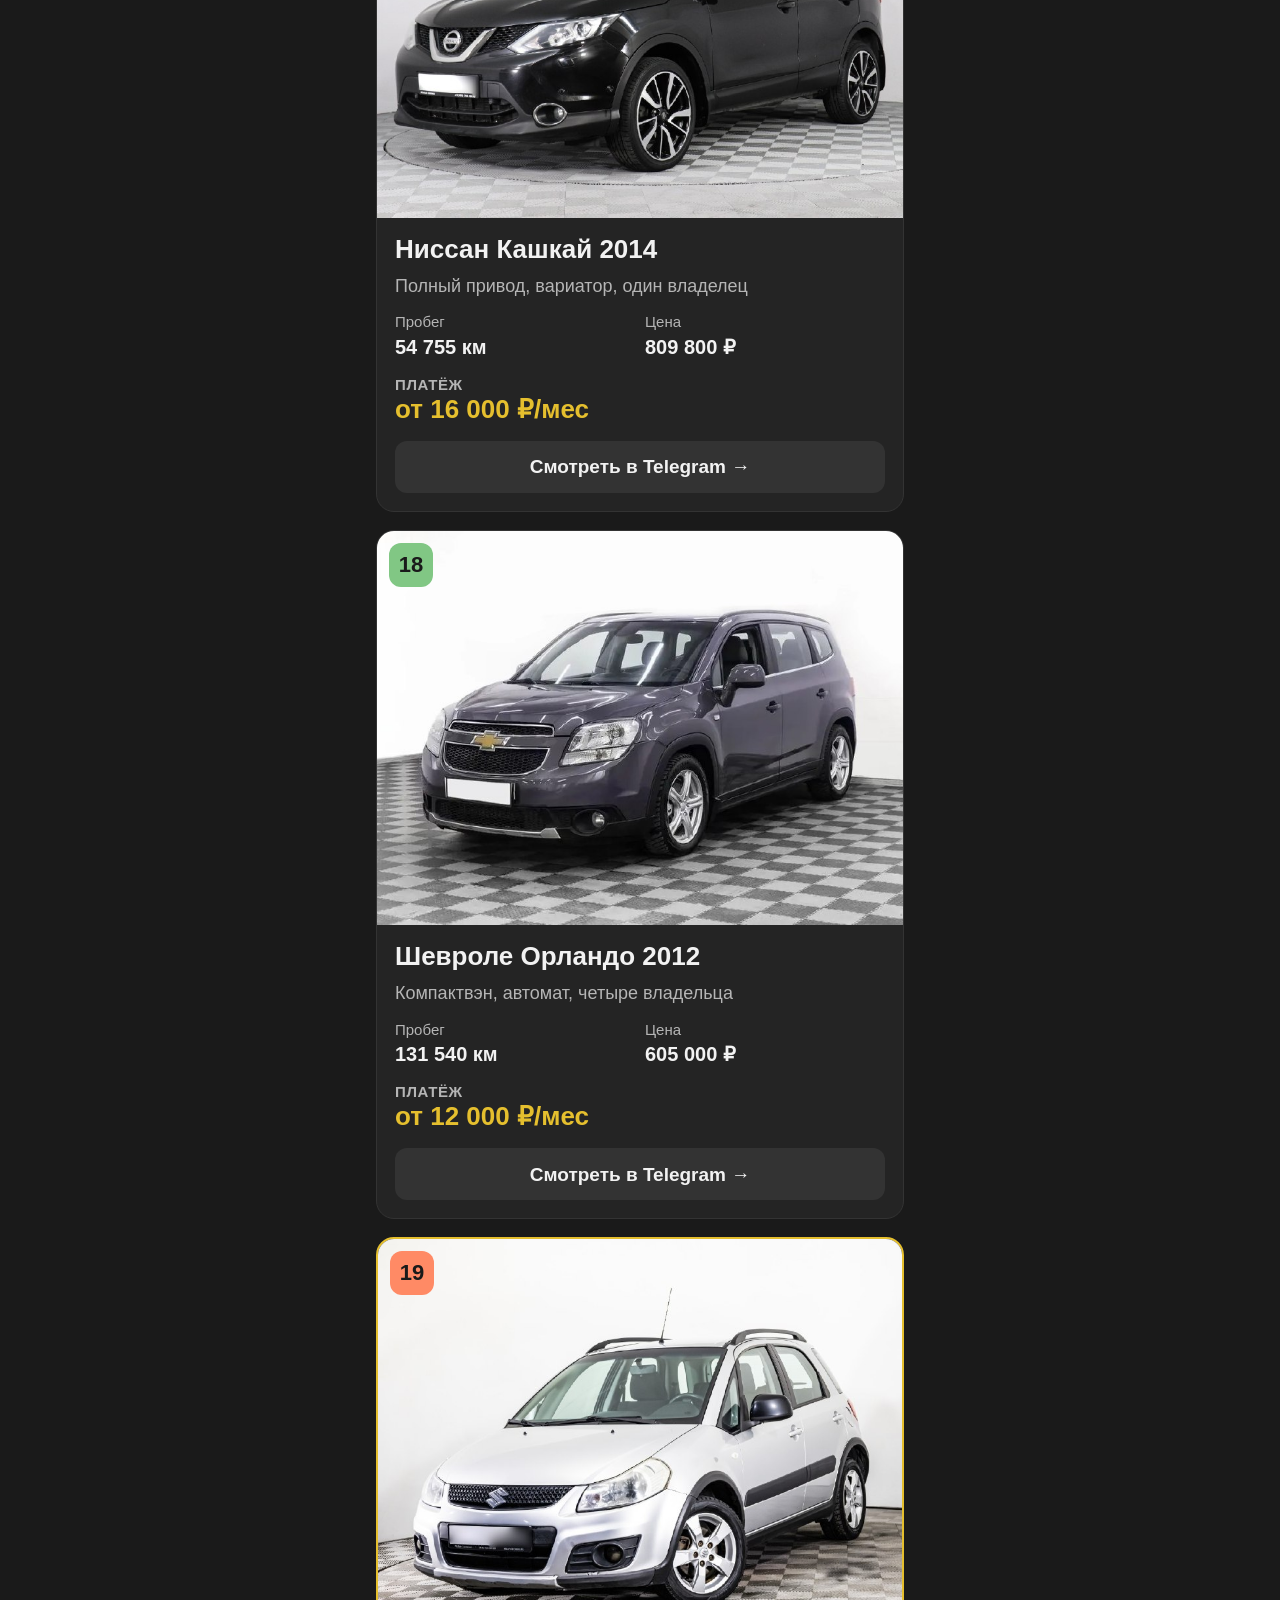
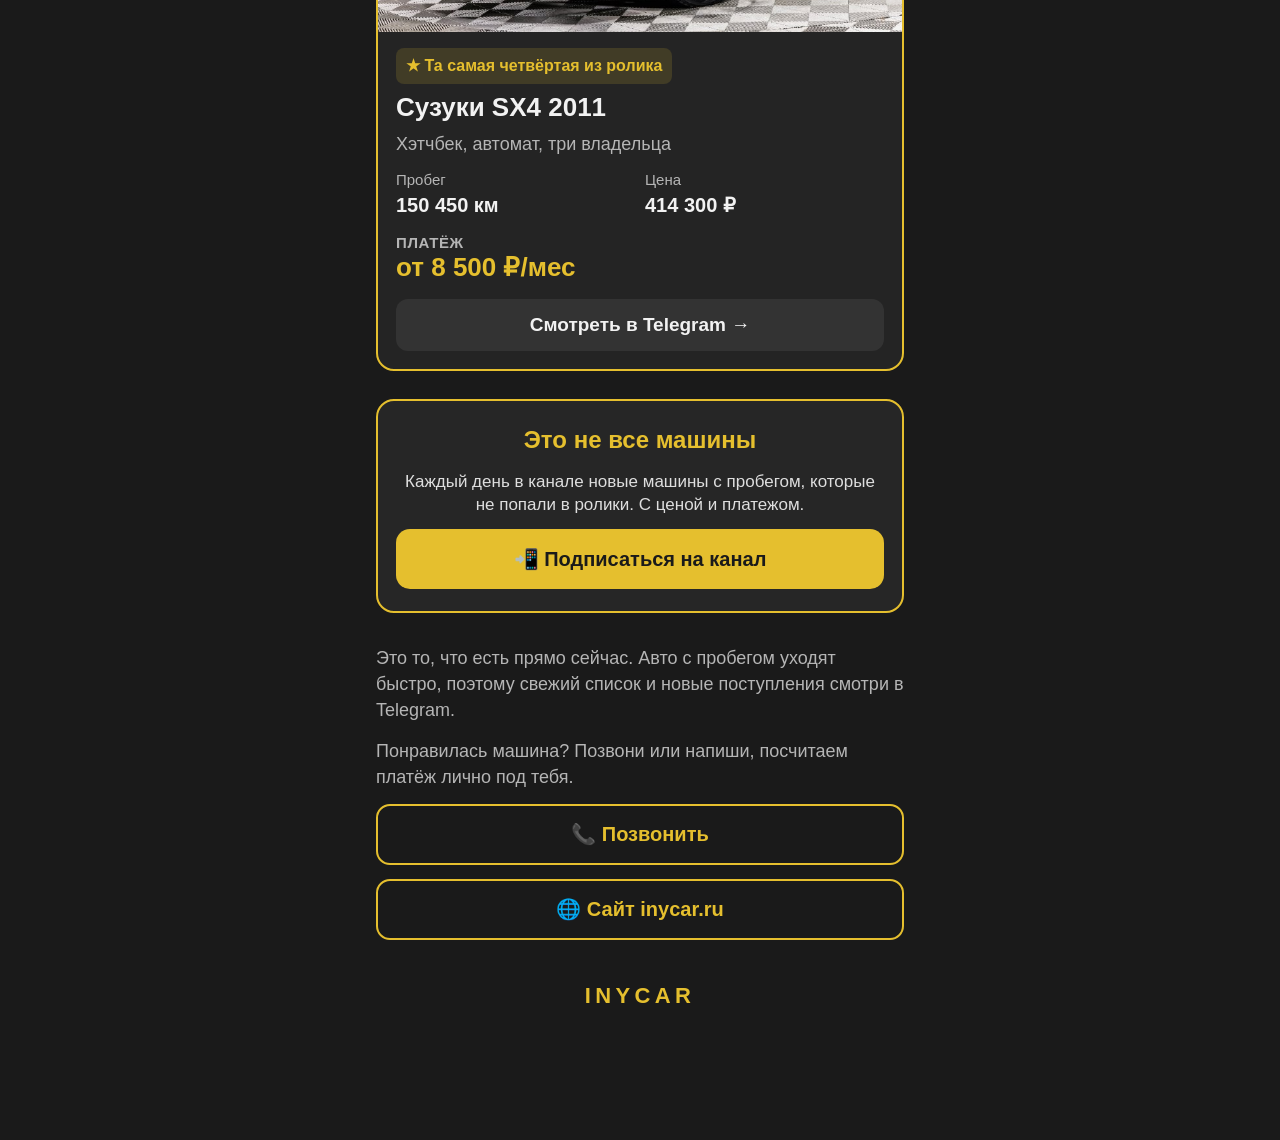
==== commit 34f8df2f: "20: +4 машины из ролика про цены мечты" ====
--- a/20/index.html
+++ b/20/index.html
@@ -4,18 +4,18 @@
 <meta charset="utf-8">
 <meta name="viewport" content="width=device-width, initial-scale=1, viewport-fit=cover">
 <meta name="theme-color" content="#1a1a1a">
-<title>15 машин с платежом до 20 000 в месяц | INYCAR</title>
+<title>19 машин с платежом до 20 000 в месяц | INYCAR</title>
 <meta name="description" content="Машины из роликов INYCAR: фото, год, пробег, цена и платёж от. Смотреть в Telegram.">
 <meta property="og:type" content="website">
 <meta property="og:site_name" content="INYCAR">
-<meta property="og:title" content="15 машин с платежом до 20 000 в месяц">
+<meta property="og:title" content="19 машин с платежом до 20 000 в месяц">
 <meta property="og:description" content="Машины из роликов INYCAR: фото, год, пробег, цена и платёж от. Смотреть в Telegram.">
 <meta property="og:image" content="https://mrkovtone.github.io/inycar/assets/ford-kuga-2014.jpg">
 <meta property="og:image:width" content="800">
 <meta property="og:image:height" content="600">
 <meta property="og:locale" content="ru_RU">
 <meta name="twitter:card" content="summary_large_image">
-<meta name="twitter:title" content="15 машин с платежом до 20 000 в месяц">
+<meta name="twitter:title" content="19 машин с платежом до 20 000 в месяц">
 <meta name="twitter:description" content="Машины из роликов INYCAR: фото, год, пробег, цена и платёж от. Смотреть в Telegram.">
 <meta name="twitter:image" content="https://mrkovtone.github.io/inycar/assets/ford-kuga-2014.jpg">
 <link rel="preload" as="image" href="../assets/ford-kuga-2014.jpg">
@@ -69,8 +69,8 @@
 <main class="wrap">
 <header class="top">
   <span class="tag">РАСЧЁТ СТОИМОСТИ</span>
-  <h1>15 машин с платежом до 20 000 в месяц</h1>
-  <p class="lead">Обещал десять, получилось 15: машины из всех роликов, вместе с теми, которые я придержал. Платёж у каждой «от», точную цифру под тебя посчитаем отдельно.</p>
+  <h1>19 машин с платежом до 20 000 в месяц</h1>
+  <p class="lead">Обещал десять, получилось 19: машины из всех роликов, вместе с теми, которые я придержал. Платёж у каждой «от», точную цифру под тебя посчитаем отдельно.</p>
   <a class="btn btn--y" href="https://t.me/inycar_import" target="_blank" rel="noopener">📲 Подписаться на канал INYCAR</a>
   <a class="btn btn--o" href="tel:88007002315">📞 8 800 700-23-15</a>
 </header>
@@ -245,6 +245,51 @@
     <p class="meta">Хэтчбек, автомат, один владелец</p>
     <dl><div><dt>Пробег</dt><dd>72 649 км</dd></div><div><dt>Цена</dt><dd>541 530 ₽</dd></div></dl>
     <p class="pay"><span>Платёж</span> от 11 000 ₽/мес</p>
+    <span class="go">Смотреть в Telegram →</span>
+  </div>
+</a>
+<h2 class="block">Из ролика про цены мечты и настоящие</h2>
+<a class="card" href="https://t.me/inycar_import/12250" target="_blank" rel="noopener">
+  <div class="ph"><img src="../assets/vw-polo-2019.jpg" alt="Фольксваген Поло 2019" width="800" height="600" loading="lazy" decoding="async"><span class="num n0">16</span></div>
+  <div class="body">
+    
+    <h3>Фольксваген Поло 2019</h3>
+    <p class="meta">Седан, автомат, два владельца</p>
+    <dl><div><dt>Пробег</dt><dd>138 353 км</dd></div><div><dt>Цена</dt><dd>849 000 ₽</dd></div></dl>
+    <p class="pay"><span>Платёж</span> от 17 000 ₽/мес</p>
+    <span class="go">Смотреть в Telegram →</span>
+  </div>
+</a>
+<a class="card" href="https://t.me/inycar_import/12149" target="_blank" rel="noopener">
+  <div class="ph"><img src="../assets/nissan-qashqai-2014.jpg" alt="Ниссан Кашкай 2014" width="800" height="600" loading="lazy" decoding="async"><span class="num n1">17</span></div>
+  <div class="body">
+    
+    <h3>Ниссан Кашкай 2014</h3>
+    <p class="meta">Полный привод, вариатор, один владелец</p>
+    <dl><div><dt>Пробег</dt><dd>54 755 км</dd></div><div><dt>Цена</dt><dd>809 800 ₽</dd></div></dl>
+    <p class="pay"><span>Платёж</span> от 16 000 ₽/мес</p>
+    <span class="go">Смотреть в Telegram →</span>
+  </div>
+</a>
+<a class="card" href="https://t.me/inycar_import/12210" target="_blank" rel="noopener">
+  <div class="ph"><img src="../assets/chevrolet-orlando-2012.jpg" alt="Шевроле Орландо 2012" width="800" height="600" loading="lazy" decoding="async"><span class="num n2">18</span></div>
+  <div class="body">
+    
+    <h3>Шевроле Орландо 2012</h3>
+    <p class="meta">Компактвэн, автомат, четыре владельца</p>
+    <dl><div><dt>Пробег</dt><dd>131 540 км</dd></div><div><dt>Цена</dt><dd>605 000 ₽</dd></div></dl>
+    <p class="pay"><span>Платёж</span> от 12 000 ₽/мес</p>
+    <span class="go">Смотреть в Telegram →</span>
+  </div>
+</a>
+<a class="card card--mark" href="https://t.me/inycar_import/12321" target="_blank" rel="noopener">
+  <div class="ph"><img src="../assets/suzuki-sx4-2011.jpg" alt="Сузуки SX4 2011" width="800" height="600" loading="lazy" decoding="async"><span class="num n3">19</span></div>
+  <div class="body">
+    <span class="mark">★ Та самая четвёртая из ролика</span>
+    <h3>Сузуки SX4 2011</h3>
+    <p class="meta">Хэтчбек, автомат, три владельца</p>
+    <dl><div><dt>Пробег</dt><dd>150 450 км</dd></div><div><dt>Цена</dt><dd>414 300 ₽</dd></div></dl>
+    <p class="pay"><span>Платёж</span> от 8 500 ₽/мес</p>
     <span class="go">Смотреть в Telegram →</span>
   </div>
 </a>
